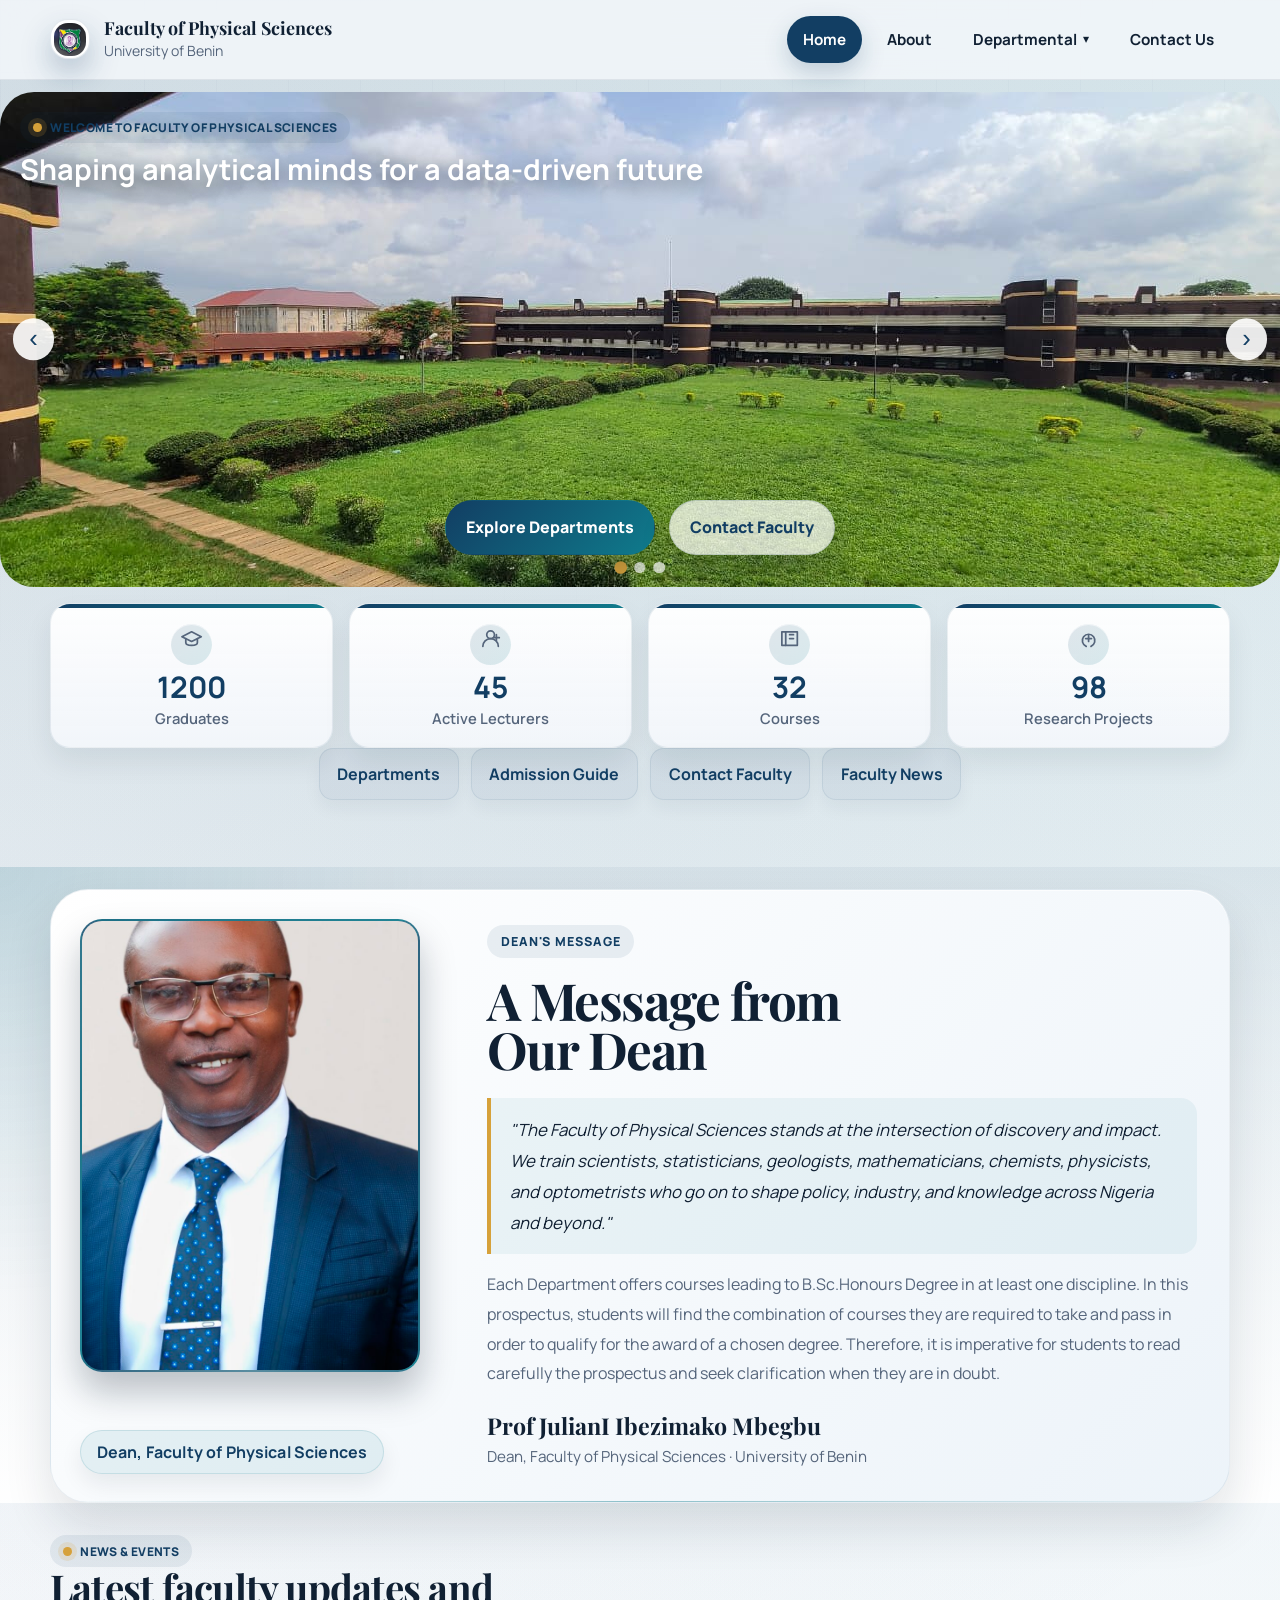
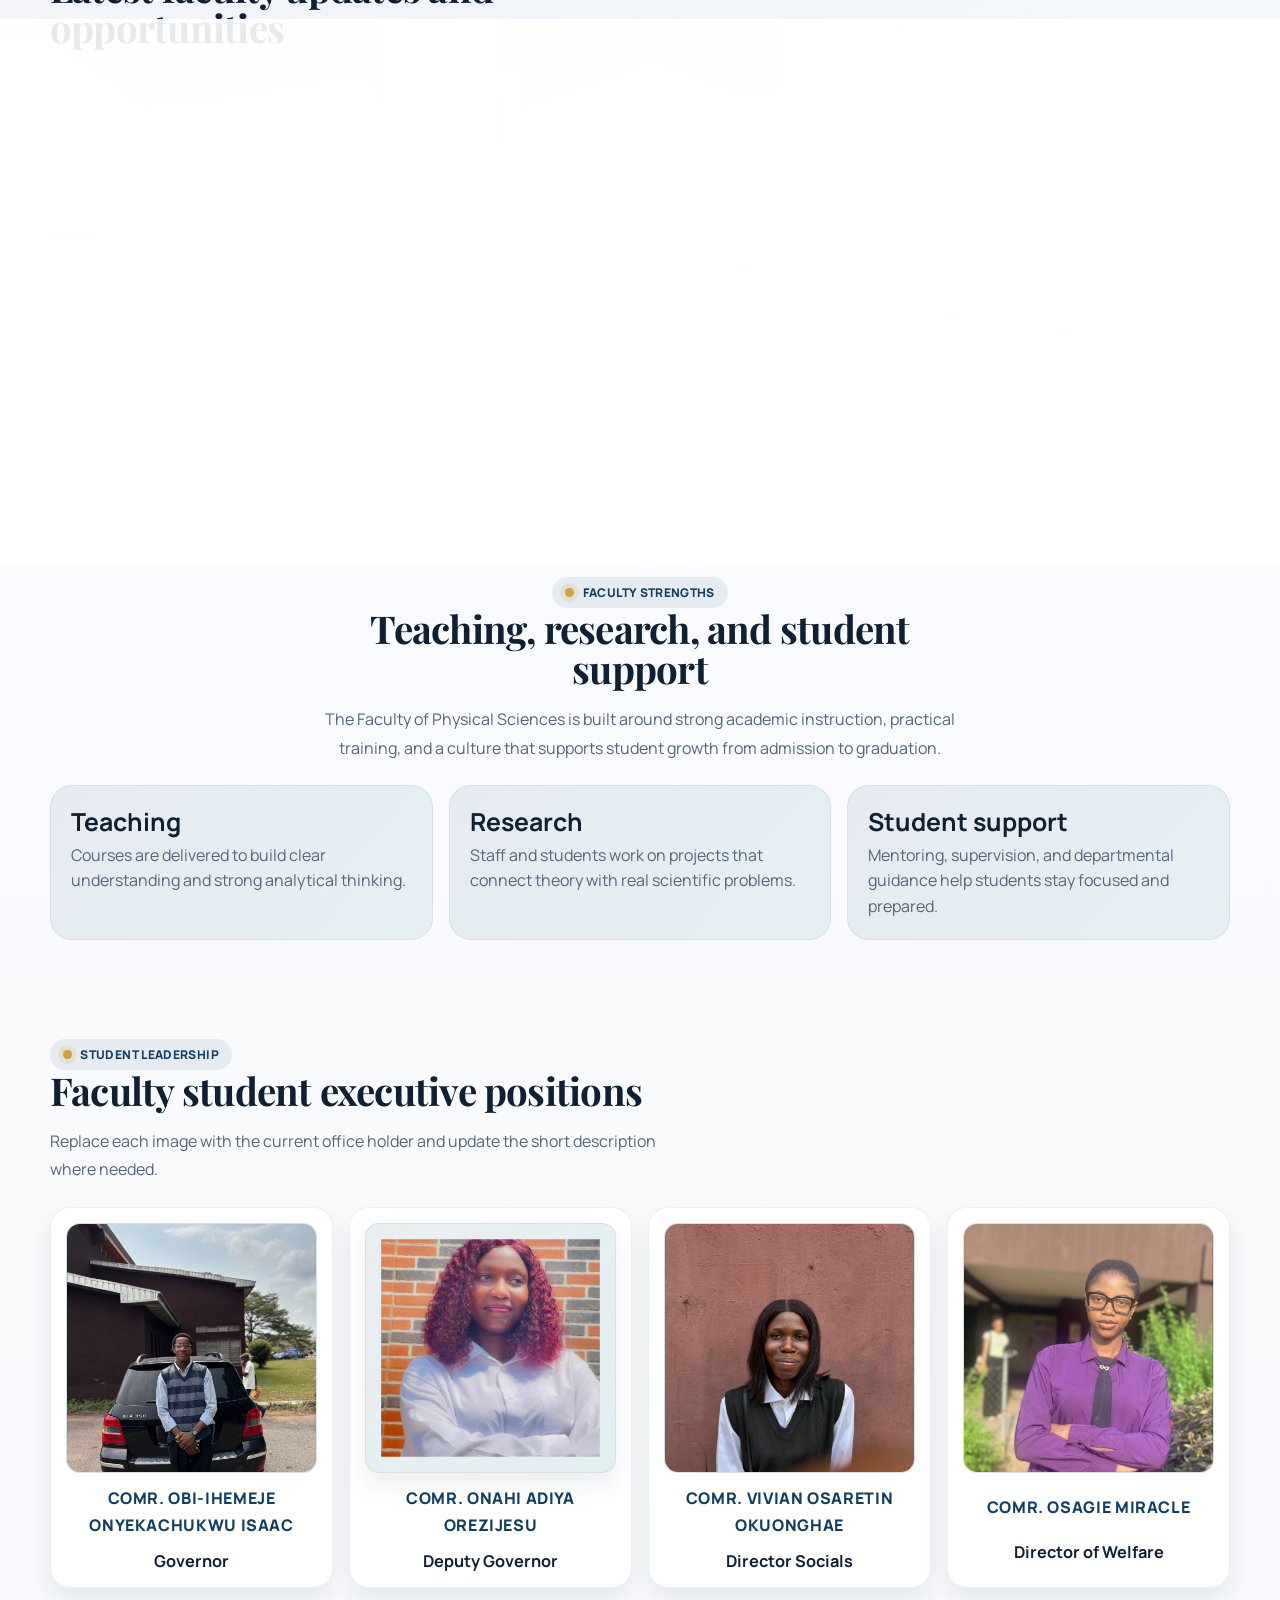
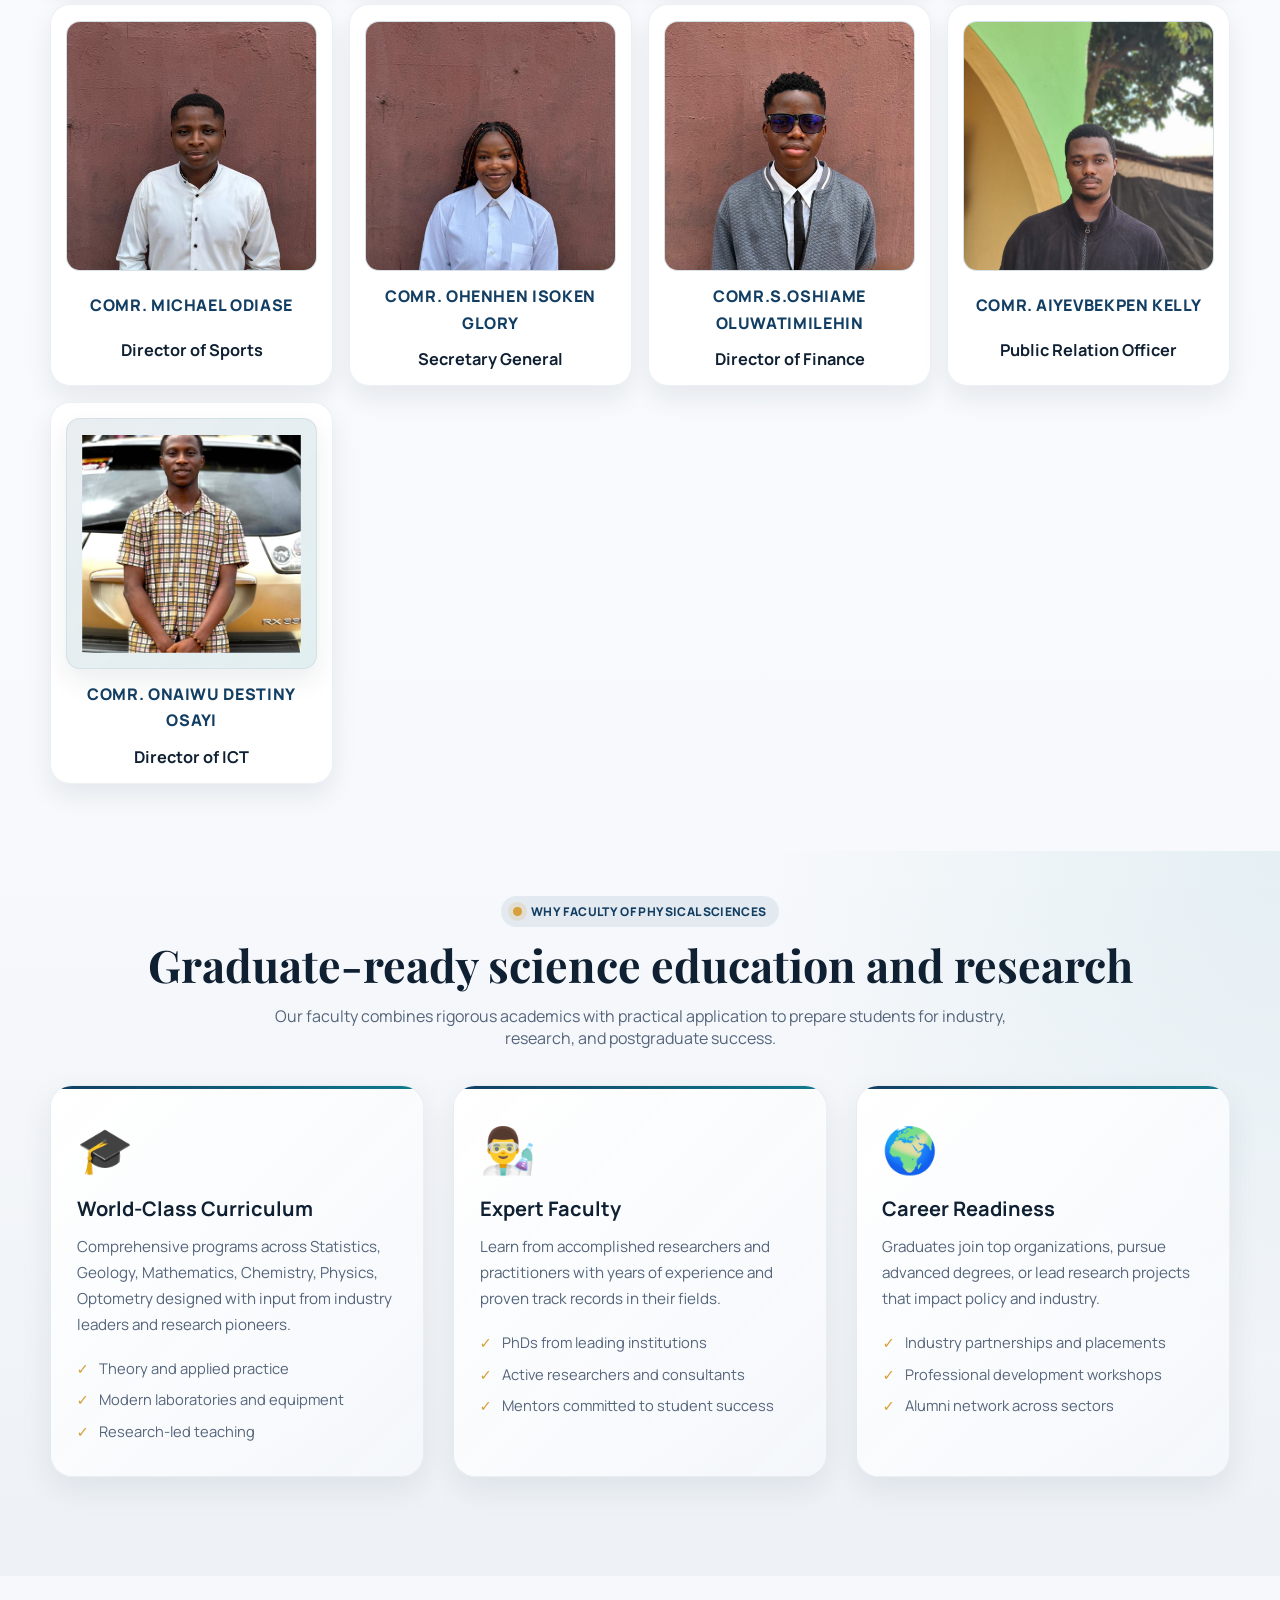
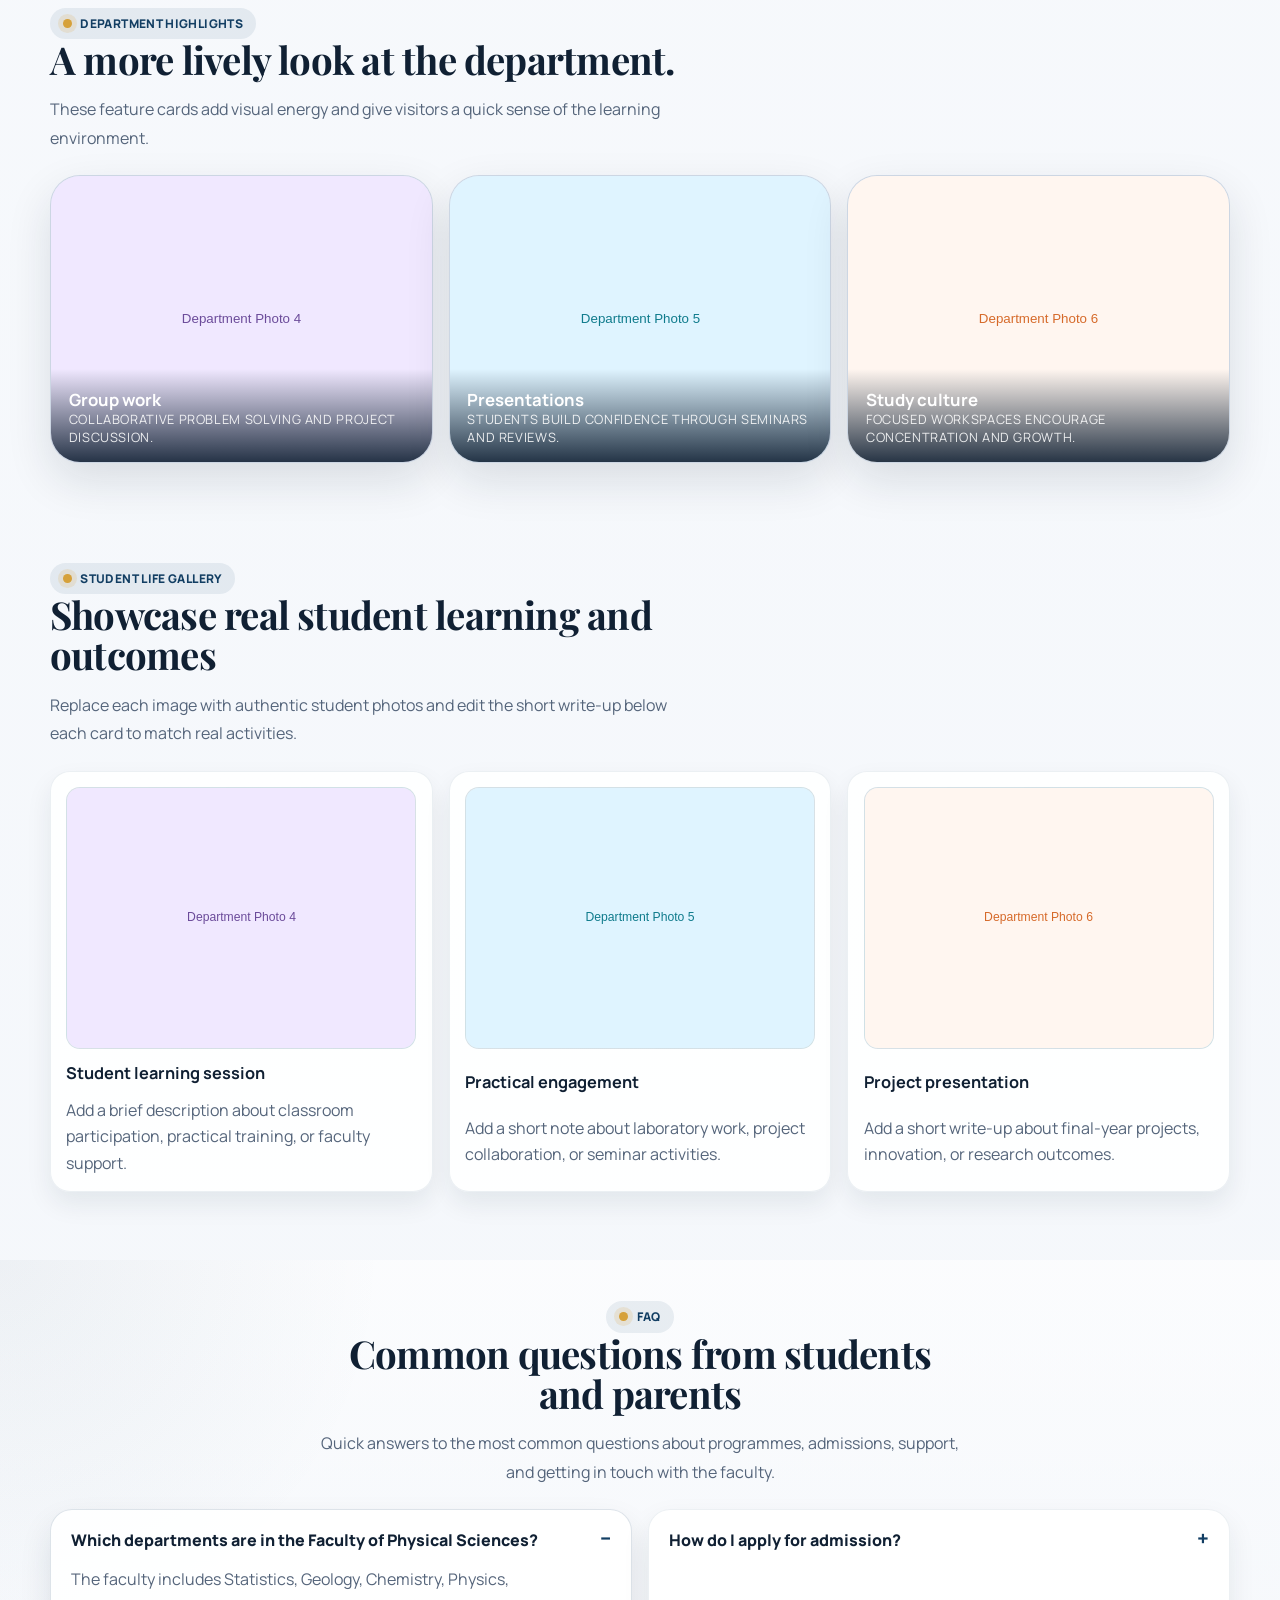
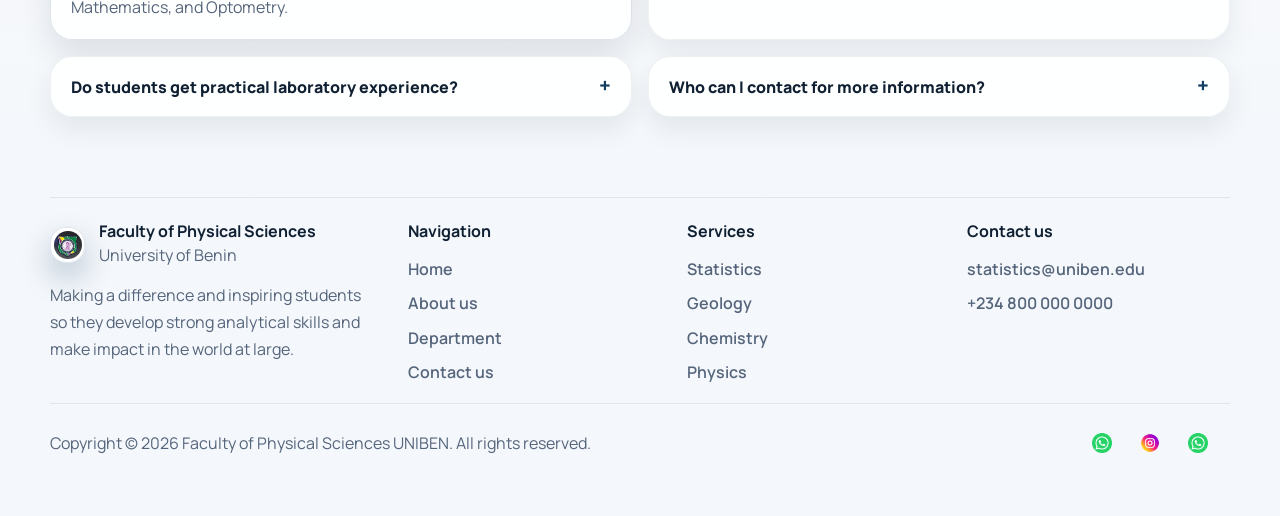
==== school-portal/index.html @ 9978bed4 "first" ====
<!doctype html>
<html lang="en">
  <head>
    <meta charset="UTF-8" />
    <meta name="viewport" content="width=device-width, initial-scale=1.0" />
    <title>UNIBEN Faculty of Physical Sciences</title>
    <link rel="stylesheet" href="index.css" />
  </head>
  <body>
    <a class="skip-link" href="#main-content">Skip to content</a>

    <header class="site-header">
      <div class="container navbar">
        <a
          class="brand"
          href="index.html"
          aria-label="UNIBEN Faculty of Physical Sciences home"
        >
          <span class="brand-mark brand-logo">
            <img src="images/logo.jpeg" alt="" aria-hidden="true" />
          </span>
          <span class="brand-text">
            <strong>Faculty of Physical Sciences</strong>
            <span>University of Benin</span>
          </span>
        </a>

        <button
          class="nav-toggle"
          type="button"
          aria-expanded="false"
          aria-controls="primary-nav"
          aria-label="Toggle navigation"
        >
          <span></span><span></span><span></span>
        </button>
        <nav id="primary-nav" class="nav-links" aria-label="Primary navigation">
          <a class="active" href="index.html">Home</a>
          <a href="about.html">About</a>
          <details class="nav-dropdown">
            <summary>Departmental</summary>
            <div
              class="nav-dropdown-menu"
              role="menu"
              aria-label="Departmental links"
            >
              <a href="statistics.html">Statistics</a>
              <a href="geology.html">Geology</a>
              <a href="chemistry.html">Chemistry</a>
              <a href="physics.html">Physics</a>
              <a href="mathematics.html">Mathematics</a>
            </div>
          </details>
          <a href="contact.html">Contact Us</a>
        </nav>
      </div>
    </header>
    <main id="main-content">
      <section class="hero hero-slider">
        <div class="container hero-grid">
          <div class="slider-wrap reveal">
            <div
              class="slider"
              id="heroSlider"
              role="region"
              aria-roledescription="carousel"
              aria-label="Hero carousel"
            >
              <div class="slide active">
                <img
                  src="images/hero1.jpeg"
                  alt="Students in a lecture room discussing data and analysis"
                />
                <div class="slide-caption">
                  <span class="eyebrow"
                    >Welcome to Faculty of Physical Sciences</span
                  >
                  <h2>Shaping analytical minds for a data-driven future</h2>
                </div>
              </div>

              <div class="slide">
                <img
                  src="images/hero2.jpg"
                  alt="Students collaborating around a laptop and notebook"
                />
                <div class="slide-caption">
                  <span class="eyebrow">Collaborative learning</span>
                  <h2>Practical projects and peer-led study</h2>
                </div>
              </div>

              <div class="slide">
                <img
                  src="images/hero3.webp"
                  alt="Campus building exterior and green surroundings"
                />
                <div class="slide-caption">
                  <span class="eyebrow">Campus life</span>
                  <h2>A supportive environment for learning and research</h2>
                </div>
              </div>

              <button class="slider-prev" aria-label="Previous slide">‹</button>
              <button class="slider-next" aria-label="Next slide">›</button>
              <div class="slider-dots" id="heroDots"></div>
            </div>
            <div class="hero-cta-float hero-actions">
              <a class="btn btn-primary" href="departmental.html"
                >Explore Departments</a
              >
              <a class="btn btn-secondary" href="contact.html"
                >Contact Faculty</a
              >
            </div>
          </div>
        </div>
      </section>

      <section class="section section-light stats-quick">
        <div class="container stats-ticker reveal">
          <div class="ticker-item">
            <span class="ticker-icon" aria-hidden="true">
              <svg
                viewBox="0 0 24 24"
                fill="none"
                stroke="currentColor"
                stroke-width="1.8"
                stroke-linecap="round"
                stroke-linejoin="round"
              >
                <path d="M2 10l10-5 10 5-10 5-10-5Z" />
                <path d="M6 12v4c0 1.7 2.7 3 6 3s6-1.3 6-3v-4" />
              </svg>
            </span>
            <strong data-target="1200">0</strong>
            <span>Graduates</span>
          </div>
          <div class="ticker-item">
            <span class="ticker-icon" aria-hidden="true">
              <svg
                viewBox="0 0 24 24"
                fill="none"
                stroke="currentColor"
                stroke-width="1.8"
                stroke-linecap="round"
                stroke-linejoin="round"
              >
                <path d="M12 12a4 4 0 1 0-4-4 4 4 0 0 0 4 4Z" />
                <path d="M4 20a8 8 0 0 1 16 0" />
                <path d="M15 11h6" />
                <path d="M18 8v6" />
              </svg>
            </span>
            <strong data-target="45">0</strong>
            <span>Active Lecturers</span>
          </div>
          <div class="ticker-item">
            <span class="ticker-icon" aria-hidden="true">
              <svg
                viewBox="0 0 24 24"
                fill="none"
                stroke="currentColor"
                stroke-width="1.8"
                stroke-linecap="round"
                stroke-linejoin="round"
              >
                <path d="M4 5h16v14H4z" />
                <path d="M8 5v14" />
                <path d="M12 8h4" />
                <path d="M12 12h4" />
              </svg>
            </span>
            <strong data-target="32">0</strong>
            <span>Courses</span>
          </div>
          <div class="ticker-item">
            <span class="ticker-icon" aria-hidden="true">
              <svg
                viewBox="0 0 24 24"
                fill="none"
                stroke="currentColor"
                stroke-width="1.8"
                stroke-linecap="round"
                stroke-linejoin="round"
              >
                <path d="M9.5 20a6.5 6.5 0 1 1 5 0" />
                <path d="M12 9v6" />
                <path d="M9 12h6" />
              </svg>
            </span>
            <strong data-target="98">0</strong>
            <span>Research Projects</span>
          </div>
        </div>

        <div class="container quick-access reveal">
          <a class="quick-btn" href="departmental.html">Departments</a>
          <a class="quick-btn" href="about.html">Admission Guide</a>
          <a class="quick-btn" href="contact.html">Contact Faculty</a>
          <a class="quick-btn" href="about.html">Faculty News</a>
        </div>
      </section>

      <section class="dean-section" id="about">
        <div class="container">
          <div class="dean-inner">
            <div class="dean-img-wrap reveal">
              <div class="dean-img">
                <img
                  class="dean-portrait"
                  src="images/dean.jpg"
                  alt="Illustrated portrait for the Dean of the Faculty of Physical Sciences"
                />
              </div>
              <div class="dean-badge">Dean, Faculty of Physical Sciences</div>
            </div>
            <div class="dean-text reveal">
              <div class="section-tag">Dean's Message</div>
              <h2 class="section-title">A Message from<br />Our Dean</h2>
              <blockquote class="dean-quote">
                "The Faculty of Physical Sciences stands at the intersection of
                discovery and impact. We train scientists, statisticians,
                geologists, mathematicians, chemists, physicists, and
                optometrists who go on to shape policy, industry, and knowledge
                across Nigeria and beyond."
              </blockquote>
              <p class="dean-copy">
                Each Department offers courses leading to B.Sc.Honours Degree in
                at least one discipline. In this prospectus, students will find
                the combination of courses they are required to take and pass in
                order to qualify for the award of a chosen degree. Therefore, it
                is imperative for students to read carefully the prospectus and
                seek clarification when they are in doubt.
              </p>
              <div class="dean-name">Prof JulianI Ibezimako Mbegbu</div>
              <div class="dean-role">
                Dean, Faculty of Physical Sciences · University of Benin
              </div>
            </div>
          </div>
        </div>
      </section>

      <section class="section featured-news">
        <div class="container">
          <div class="section-intro reveal">
            <span class="eyebrow">News & Events</span>
            <h2>Latest faculty updates and opportunities</h2>
          </div>

          <div class="grid-3 reveal delay-1">
            <article class="feature-card">
              <img src="images/photo5.svg" alt="Research seminar" />
              <h3>Research seminar on applied modelling</h3>
              <p>
                Join our seminar series where staff present recent applied work.
              </p>
            </article>
            <article class="feature-card">
              <img src="images/photo6.svg" alt="Student project showcase" />
              <h3>Final-year project showcase</h3>
              <p>
                Students present projects demonstrating analytical and
                computational skills.
              </p>
            </article>
            <article class="feature-card">
              <img src="images/photo7.svg" alt="Workshop" />
              <h3>Data skills workshop</h3>
              <p>
                Hands-on sessions covering R, Python, and reproducible research.
              </p>
            </article>
          </div>
        </div>
      </section>

      <section class="section">
        <div class="container reveal">
          <div class="section-intro centered">
            <span class="eyebrow">Faculty strengths</span>
            <h2>Teaching, research, and student support</h2>
            <p>
              The Faculty of Physical Sciences is built around strong academic
              instruction, practical training, and a culture that supports
              student growth from admission to graduation.
            </p>
          </div>

          <div class="grid-3">
            <article class="panel-tile">
              <strong>Teaching</strong>
              <span>
                Courses are delivered to build clear understanding and strong
                analytical thinking.
              </span>
            </article>
            <article class="panel-tile">
              <strong>Research</strong>
              <span>
                Staff and students work on projects that connect theory with
                real scientific problems.
              </span>
            </article>
            <article class="panel-tile">
              <strong>Student support</strong>
              <span>
                Mentoring, supervision, and departmental guidance help students
                stay focused and prepared.
              </span>
            </article>
          </div>
        </div>
      </section>

      <section class="section student-leaders-section">
        <div class="container">
          <div class="section-intro reveal">
            <span class="eyebrow">Student Leadership</span>
            <h2>Faculty student executive positions</h2>
            <p>
              Replace each image with the current office holder and update the
              short description where needed.
            </p>
          </div>

          <div class="leaders-grid reveal delay-1">
            <article class="leader-card">
              <img src="images/governor.jpeg" alt="Faculty student governor" />
              <p class="leader-name">
                COMR. Obi-Ihemeje <br />
                OnyekaChukwu Isaac
              </p>
              <h3>Governor</h3>
            </article>
            <article class="leader-card">
              <img
                class="leader-card"
                src="images/dgovernor.jpeg"
                alt="Faculty student deputy governor"
              />
              <p class="leader-name">
                COMR. Onahi Adiya <br />
                Orezijesu
              </p>
              <h3>Deputy Governor</h3>
            </article>
            <article class="leader-card">
              <img src="images/DSport.jpeg" alt="Faculty student sports" />
              <p class="leader-name">Comr. VIVIAN OSARETIN OKUONGHAE</p>
              <h3>Director Socials</h3>
            </article>
            <article class="leader-card">
              <img src="images/DW.jpeg" alt="Faculty student welfare" />
              <p class="leader-name">Comr. OSAGIE MIRACLE</p>
              <h3>Director of Welfare</h3>
            </article>
            <article class="leader-card">
              <img
                src="images/PRO.jpeg"
                alt="Faculty student Public Relation Officer"
              />
              <p class="leader-name">Comr. MICHAEL ODIASE</p>
              <h3>Director of Sports</h3>
            </article>
            <article class="leader-card">
              <img src="images/DF.jpeg" alt="Faculty student finance" />
              <p class="leader-name">Comr. OHENHEN ISOKEN GLORY</p>
              <h3>Secretary General</h3>
            </article>
            <article class="leader-card">
              <img src="images/DS.jpeg" alt="Faculty student socials" />
              <p class="leader-name">Comr.s.oshiame oluwatimilehin</p>
              <h3>Director of Finance</h3>
            </article>
            <article class="leader-card">
              <img
                src="images/d.jpeg"
                alt="Faculty student Secretary General"
              />
              <p class="leader-name">Comr. AIYEVBEKPEN KELLY</p>
              <h3>Public Relation Officer</h3>
            </article>
            <article class="leader-card">
              <img
                class="leader-card"
                src="images/DT.jpeg"
                alt="Faculty student Director of ICT"
              />
              <p class="leader-name">Comr. ONAIWU DESTINY OSAYI</p>
              <h3>Director of ICT</h3>
            </article>
          </div>
        </div>
      </section>

      <!-- WHY CHOOSE US: PROFESSIONAL PREMIUM SECTION -->
      <section class="section why-us-premium">
        <div class="container">
          <div class="why-us-intro reveal">
            <span class="eyebrow">Why Faculty of Physical Sciences</span>
            <h2>Graduate-ready science education and research</h2>
            <p>
              Our faculty combines rigorous academics with practical application
              to prepare students for industry, research, and postgraduate
              success.
            </p>
          </div>

          <div class="why-us-grid reveal delay-1">
            <article class="why-us-card">
              <div class="why-us-icon">🎓</div>
              <h3>World-Class Curriculum</h3>
              <p>
                Comprehensive programs across Statistics, Geology, Mathematics,
                Chemistry, Physics, Optometry designed with input from industry
                leaders and research pioneers.
              </p>
              <ul class="feature-list">
                <li>Theory and applied practice</li>
                <li>Modern laboratories and equipment</li>
                <li>Research-led teaching</li>
              </ul>
            </article>

            <article class="why-us-card">
              <div class="why-us-icon">👨‍🔬</div>
              <h3>Expert Faculty</h3>
              <p>
                Learn from accomplished researchers and practitioners with years
                of experience and proven track records in their fields.
              </p>
              <ul class="feature-list">
                <li>PhDs from leading institutions</li>
                <li>Active researchers and consultants</li>
                <li>Mentors committed to student success</li>
              </ul>
            </article>

            <article class="why-us-card">
              <div class="why-us-icon">🌍</div>
              <h3>Career Readiness</h3>
              <p>
                Graduates join top organizations, pursue advanced degrees, or
                lead research projects that impact policy and industry.
              </p>
              <ul class="feature-list">
                <li>Industry partnerships and placements</li>
                <li>Professional development workshops</li>
                <li>Alumni network across sectors</li>
              </ul>
            </article>
          </div>
        </div>
      </section>

      <section class="section">
        <div class="container">
          <div class="section-intro reveal">
            <span class="eyebrow">Department highlights</span>
            <h2>A more lively look at the department.</h2>
            <p>
              These feature cards add visual energy and give visitors a quick
              sense of the learning environment.
            </p>
          </div>

          <div class="image-grid reveal delay-1">
            <article class="image-card image-card-small">
              <img
                src="images/photo4.svg"
                alt="Students collaborating around a laptop and notebook"
              />
              <div class="image-card-overlay">
                <strong>Group work</strong>
                <span
                  >Collaborative problem solving and project discussion.</span
                >
              </div>
            </article>
            <article class="image-card image-card-small">
              <img
                src="images/photo5.svg"
                alt="Presenter speaking to a classroom with charts on screen"
              />
              <div class="image-card-overlay">
                <strong>Presentations</strong>
                <span
                  >Students build confidence through seminars and reviews.</span
                >
              </div>
            </article>
            <article class="image-card image-card-small">
              <img
                src="images/photo6.svg"
                alt="Academic workspace with books, laptop, and notes"
              />
              <div class="image-card-overlay">
                <strong>Study culture</strong>
                <span
                  >Focused workspaces encourage concentration and growth.</span
                >
              </div>
            </article>
          </div>
        </div>
      </section>

      <section class="section student-photo-section">
        <div class="container">
          <div class="section-intro reveal">
            <span class="eyebrow">Student Life Gallery</span>
            <h2>Showcase real student learning and outcomes</h2>
            <p>
              Replace each image with authentic student photos and edit the
              short write-up below each card to match real activities.
            </p>
          </div>
          <div class="student-photo-grid reveal delay-1">
            <article class="student-photo-card">
              <img src="images/photo4.svg" alt="Student in a lecture session" />
              <h3>Student learning session</h3>
              <p>
                Add a brief description about classroom participation, practical
                training, or faculty support.
              </p>
            </article>
            <article class="student-photo-card">
              <img
                src="images/photo5.svg"
                alt="Students in practical activity"
              />
              <h3>Practical engagement</h3>
              <p>
                Add a short note about laboratory work, project collaboration,
                or seminar activities.
              </p>
            </article>
            <article class="student-photo-card">
              <img src="images/photo6.svg" alt="Student project presentation" />
              <h3>Project presentation</h3>
              <p>
                Add a short write-up about final-year projects, innovation, or
                research outcomes.
              </p>
            </article>
          </div>
        </div>
      </section>

      <section class="section faq-section">
        <div class="container">
          <div class="section-intro centered reveal">
            <span class="eyebrow">FAQ</span>
            <h2>Common questions from students and parents</h2>
            <p>
              Quick answers to the most common questions about programmes,
              admissions, support, and getting in touch with the faculty.
            </p>
          </div>

          <div class="faq-grid reveal delay-1">
            <details class="faq-item" open>
              <summary>
                Which departments are in the Faculty of Physical Sciences?
              </summary>
              <p>
                The faculty includes Statistics, Geology, Chemistry, Physics,
                Mathematics, and Optometry.
              </p>
            </details>
            <details class="faq-item">
              <summary>How do I apply for admission?</summary>
              <p>
                Visit the University of Benin admission portal and follow the
                current faculty and departmental admission instructions.
              </p>
            </details>
            <details class="faq-item">
              <summary>
                Do students get practical laboratory experience?
              </summary>
              <p>
                Yes. Our programmes include practical sessions, laboratory work,
                projects, and supervised academic activities.
              </p>
            </details>
            <details class="faq-item">
              <summary>Who can I contact for more information?</summary>
              <p>
                You can use the Contact Us page or reach the faculty through the
                email and phone details in the footer.
              </p>
            </details>
          </div>
        </div>
      </section>
    </main>

    <footer class="footer">
      <div class="container footer-grid">
        <div class="footer-brand-block">
          <div class="footer-brand-line">
            <span class="brand-mark footer-mark brand-logo">
              <img src="images/logo.jpeg" alt="" aria-hidden="true" />
            </span>
            <div>
              <strong>Faculty of Physical Sciences</strong>
              <p>University of Benin</p>
            </div>
          </div>
          <p>
            Making a difference and inspiring students so they develop strong
            analytical skills and make impact in the world at large.
          </p>
        </div>

        <div class="footer-column">
          <h3>Navigation</h3>
          <a href="index.html">Home</a>
          <a href="about.html">About us</a>
          <a href="departmental.html">Department</a>
          <a href="contact.html">Contact us</a>
        </div>

        <div class="footer-column">
          <h3>Services</h3>
          <a href="statistics.html">Statistics</a>
          <a href="geology.html">Geology</a>
          <a href="chemistry.html">Chemistry</a>
          <a href="physics.html">Physics</a>
        </div>

        <div class="footer-column">
          <h3>Contact us</h3>
          <a href="mailto:statistics@uniben.edu">statistics@uniben.edu</a>
          <a href="tel:+2348000000000">+234 800 000 0000</a>
        </div>
      </div>

      <div class="container footer-bottom">
        <p>
          Copyright © 2026 Faculty of Physical Sciences UNIBEN. All rights
          reserved.
        </p>
        <div class="footer-links footer-links-bottom">
          <div class="social-icons">
            <a
              href="https://x.com"
              aria-label="Follow on X"
              title="Follow on X"
              class="social-link"
            >
              <span class="visually-hidden">Follow on X</span>
              <img src="icons/social.png" alt="" aria-hidden="true" />
            </a>
            <a
              href="https://instagram.com"
              aria-label="Follow on Instagram"
              title="Follow on Instagram"
              class="social-link"
            >
              <span class="visually-hidden">Follow on Instagram</span>
              <img src="icons/instagram.png" alt="" aria-hidden="true" />
            </a>
            <a
              href="https://linkedin.com"
              aria-label="Follow on LinkedIn"
              title="Follow on LinkedIn"
              class="social-link"
            >
              <span class="visually-hidden">Follow on LinkedIn</span>
              <img src="icons/social.png" alt="" aria-hidden="true" />
            </a>
          </div>
        </div>
      </div>
    </footer>

    <script src="nav.js" defer></script>
    <script src="script.js" defer></script>
  </body>
</html>
---- school-portal/index.css ----
@import url("style.css");
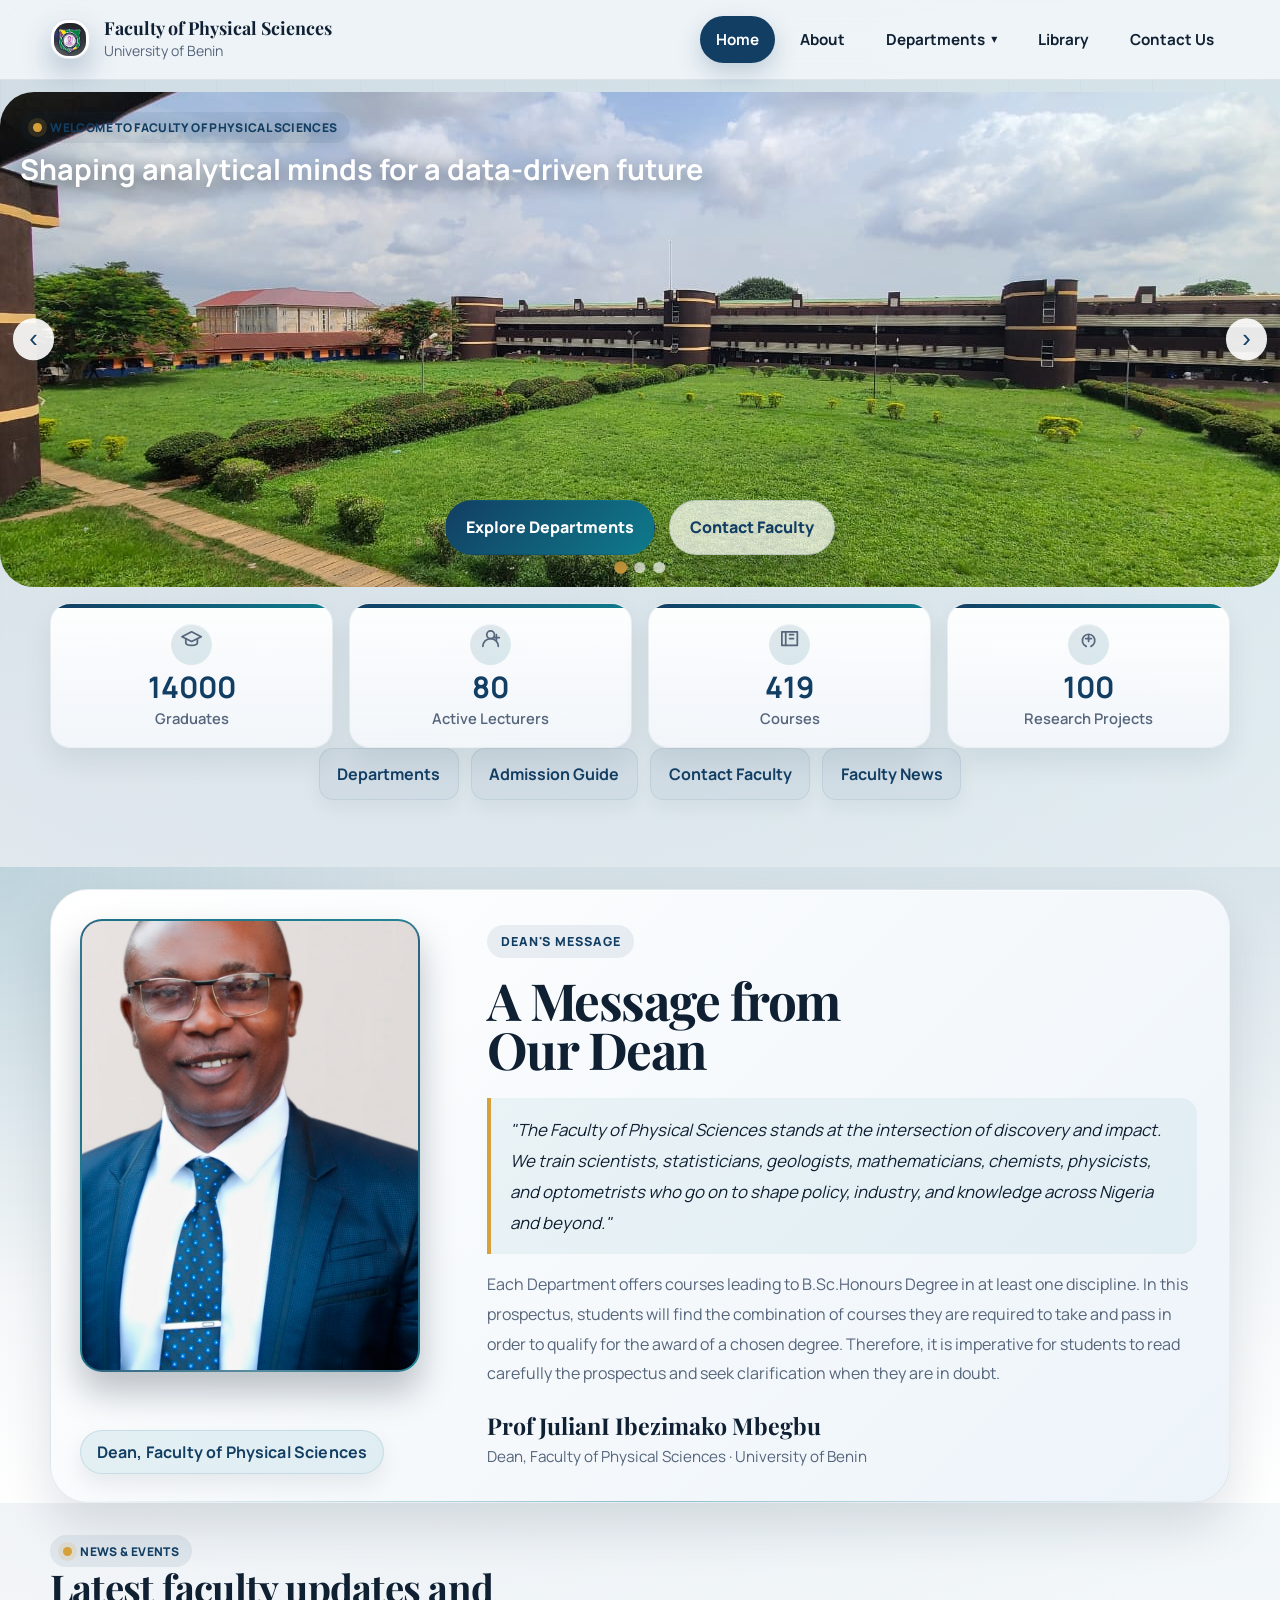
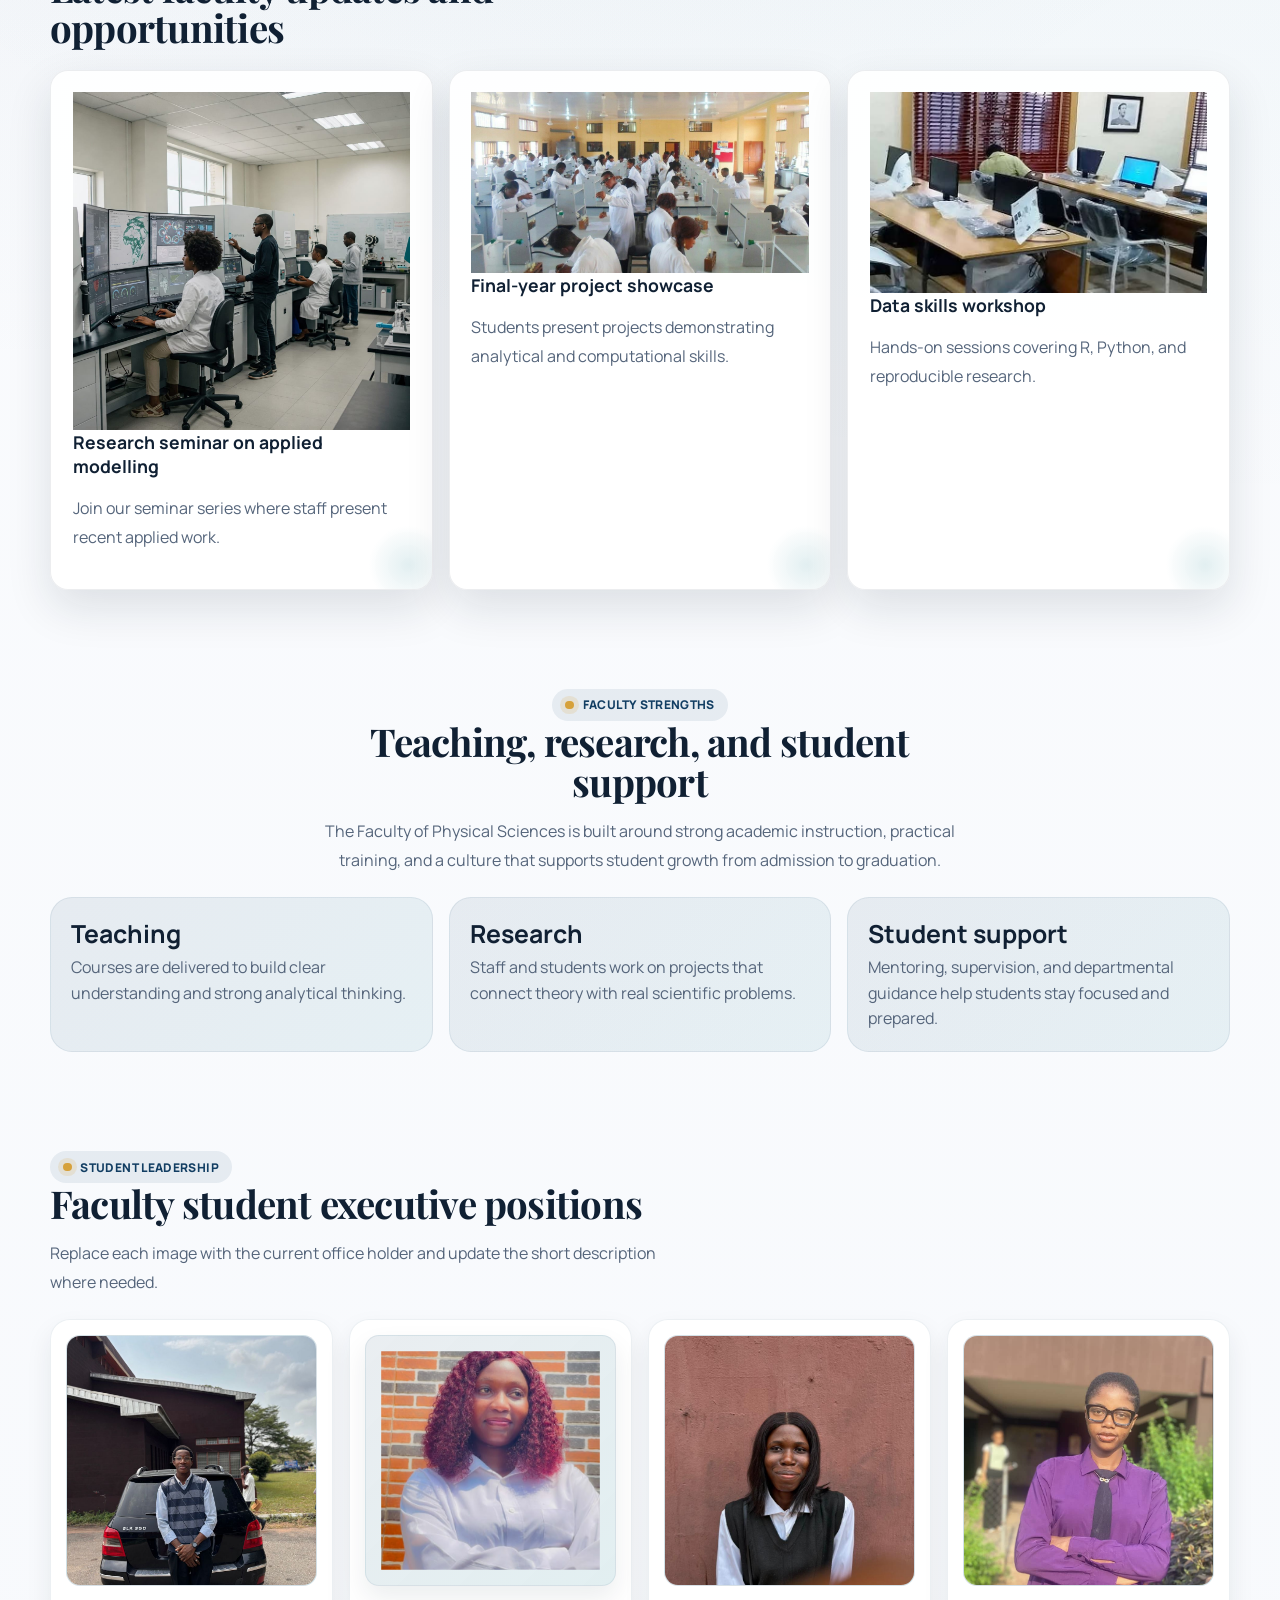
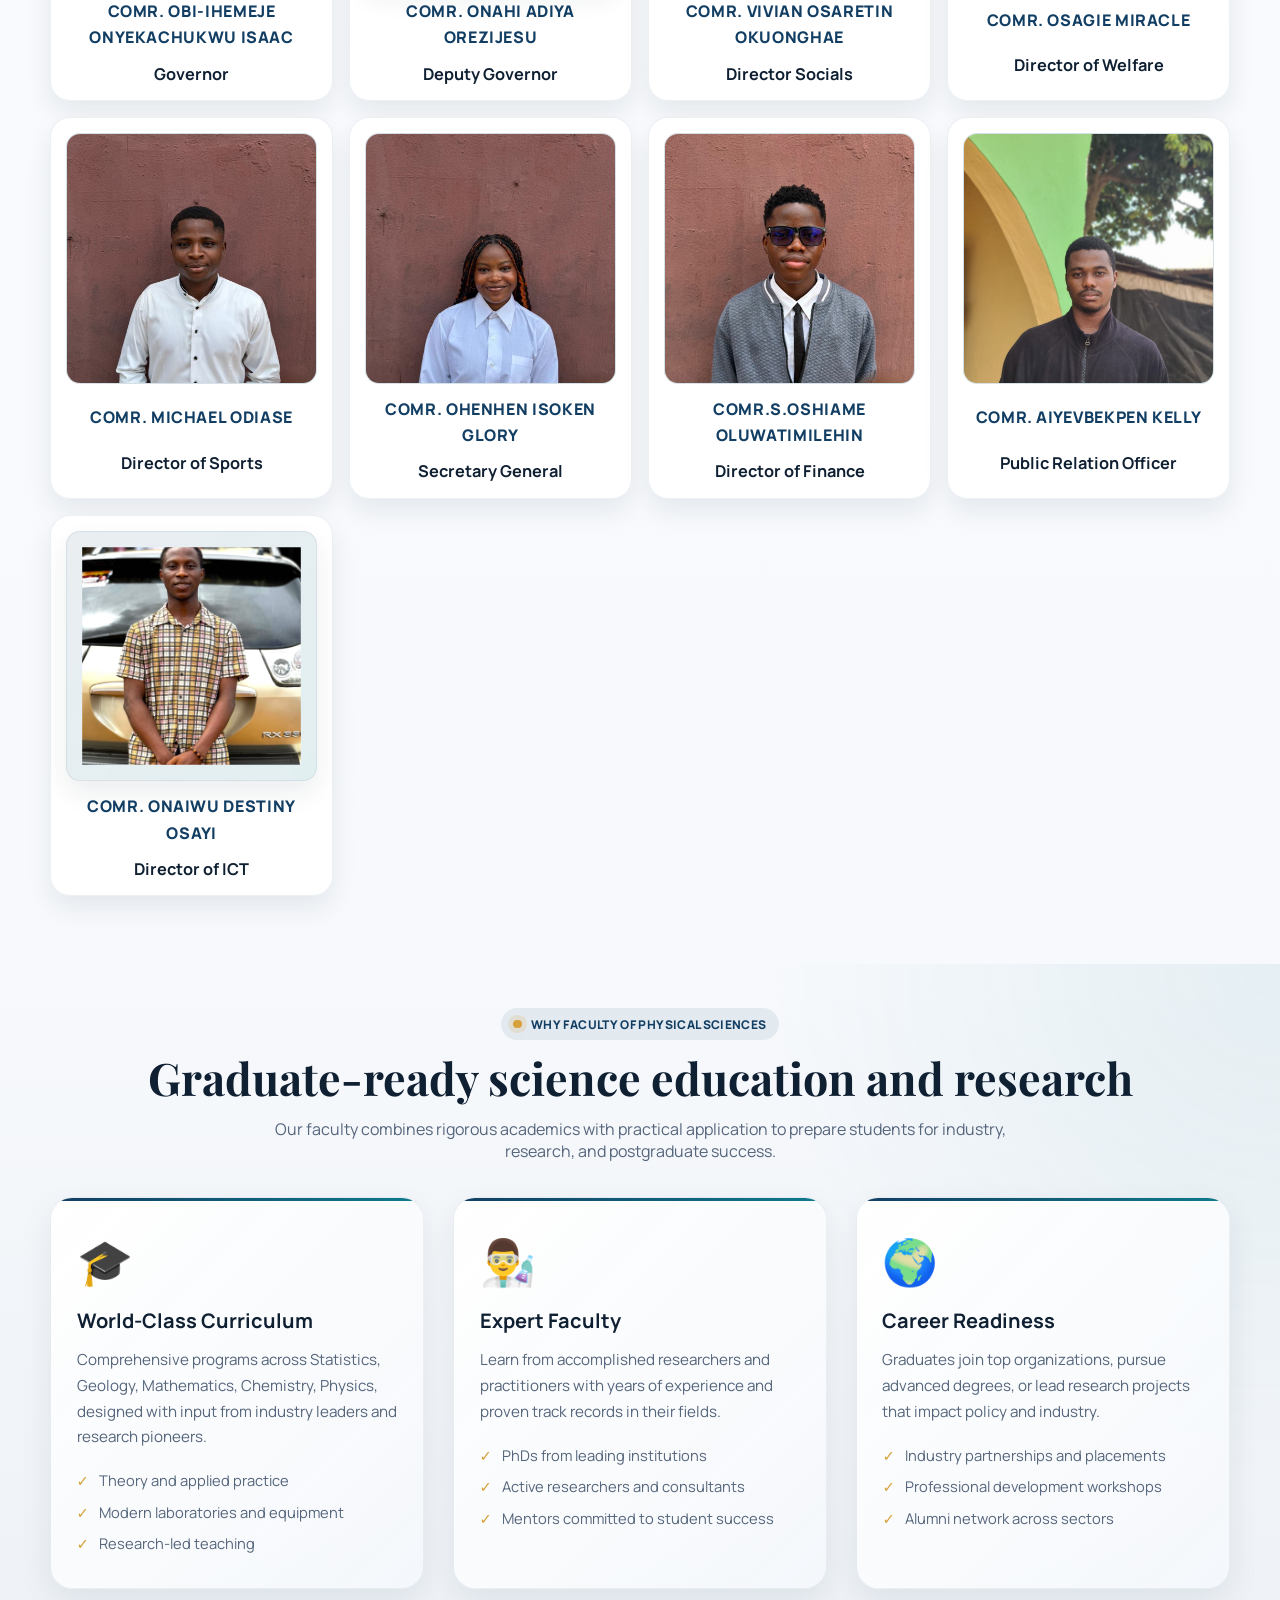
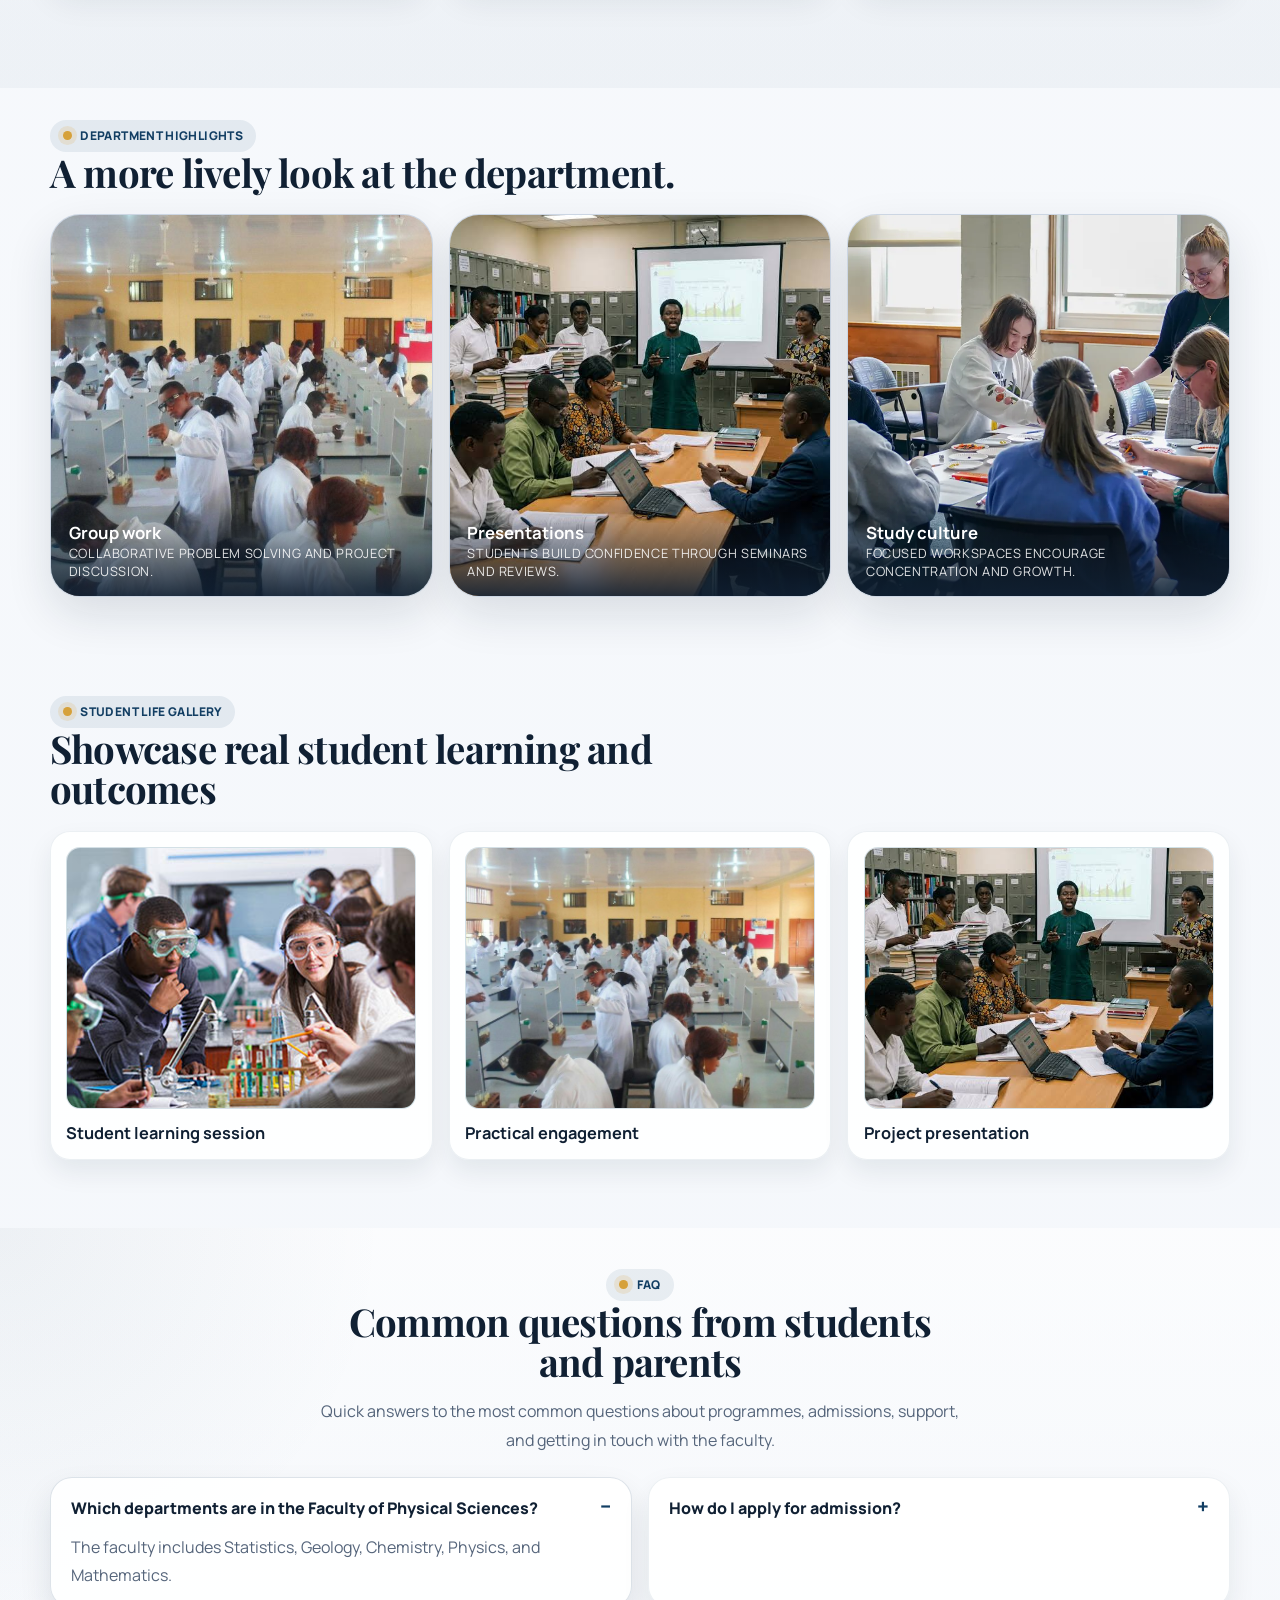
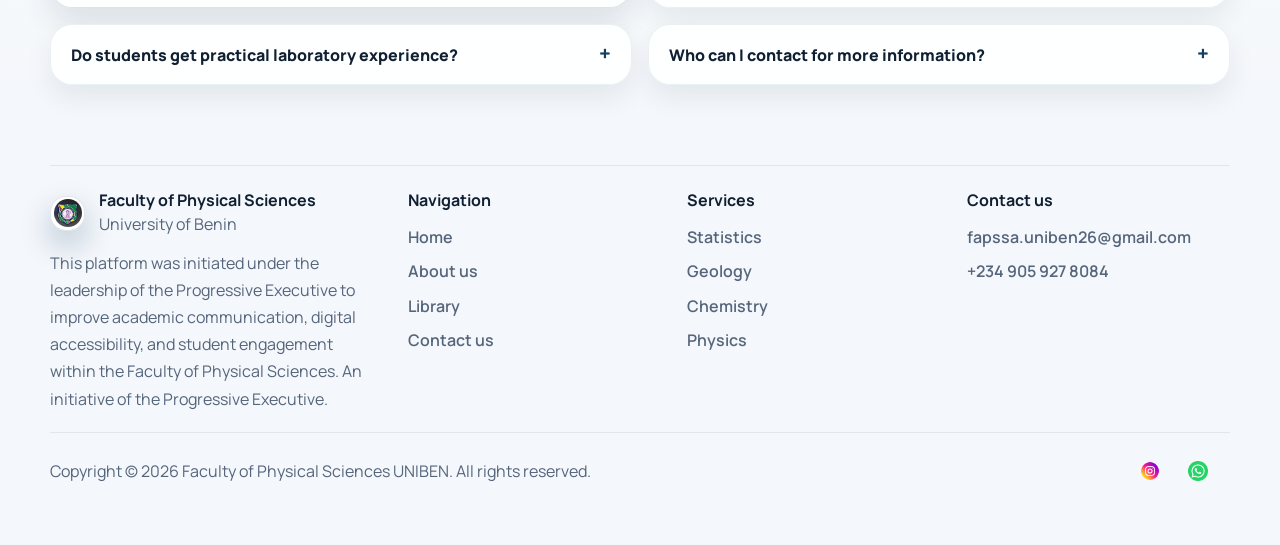
==== commit bc97fa06: "-fixed content and visual errors" ====
--- a/school-portal/index.html
+++ b/school-portal/index.html
@@ -38,7 +38,7 @@
           <a class="active" href="index.html">Home</a>
           <a href="about.html">About</a>
           <details class="nav-dropdown">
-            <summary>Departmental</summary>
+            <summary>Departments</summary>
             <div
               class="nav-dropdown-menu"
               role="menu"
@@ -51,6 +51,7 @@
               <a href="mathematics.html">Mathematics</a>
             </div>
           </details>
+          <a href="library.html">Library</a>
           <a href="contact.html">Contact Us</a>
         </nav>
       </div>
@@ -133,7 +134,7 @@
                 <path d="M6 12v4c0 1.7 2.7 3 6 3s6-1.3 6-3v-4" />
               </svg>
             </span>
-            <strong data-target="1200">0</strong>
+            <strong data-target="14000">+</strong>
             <span>Graduates</span>
           </div>
           <div class="ticker-item">
@@ -152,7 +153,7 @@
                 <path d="M18 8v6" />
               </svg>
             </span>
-            <strong data-target="45">0</strong>
+            <strong data-target="80">0</strong>
             <span>Active Lecturers</span>
           </div>
           <div class="ticker-item">
@@ -171,7 +172,7 @@
                 <path d="M12 12h4" />
               </svg>
             </span>
-            <strong data-target="32">0</strong>
+            <strong data-target="419">0</strong>
             <span>Courses</span>
           </div>
           <div class="ticker-item">
@@ -189,7 +190,7 @@
                 <path d="M9 12h6" />
               </svg>
             </span>
-            <strong data-target="98">0</strong>
+            <strong data-target="100">0</strong>
             <span>Research Projects</span>
           </div>
         </div>
@@ -251,14 +252,14 @@
 
           <div class="grid-3 reveal delay-1">
             <article class="feature-card">
-              <img src="images/photo5.svg" alt="Research seminar" />
+              <img src="images/research seminar on applied modeling.jpg" alt="Research seminar" />
               <h3>Research seminar on applied modelling</h3>
               <p>
                 Join our seminar series where staff present recent applied work.
               </p>
             </article>
             <article class="feature-card">
-              <img src="images/photo6.svg" alt="Student project showcase" />
+              <img src="images/group work-project showcase.jpg" alt="Student project showcase" />
               <h3>Final-year project showcase</h3>
               <p>
                 Students present projects demonstrating analytical and
@@ -266,7 +267,7 @@
               </p>
             </article>
             <article class="feature-card">
-              <img src="images/photo7.svg" alt="Workshop" />
+              <img src="images/data skill workshop.jpg" alt="Workshop" />
               <h3>Data skills workshop</h3>
               <p>
                 Hands-on sessions covering R, Python, and reproducible research.
@@ -395,7 +396,6 @@
         </div>
       </section>
 
-      <!-- WHY CHOOSE US: PROFESSIONAL PREMIUM SECTION -->
       <section class="section why-us-premium">
         <div class="container">
           <div class="why-us-intro reveal">
@@ -414,7 +414,7 @@
               <h3>World-Class Curriculum</h3>
               <p>
                 Comprehensive programs across Statistics, Geology, Mathematics,
-                Chemistry, Physics, Optometry designed with input from industry
+                Chemistry, Physics, designed with input from industry
                 leaders and research pioneers.
               </p>
               <ul class="feature-list">
@@ -460,16 +460,16 @@
           <div class="section-intro reveal">
             <span class="eyebrow">Department highlights</span>
             <h2>A more lively look at the department.</h2>
-            <p>
+            <!-- <p>
               These feature cards add visual energy and give visitors a quick
               sense of the learning environment.
-            </p>
+            </p> -->
           </div>
 
           <div class="image-grid reveal delay-1">
             <article class="image-card image-card-small">
               <img
-                src="images/photo4.svg"
+                src="images/group work-project showcase.jpg"
                 alt="Students collaborating around a laptop and notebook"
               />
               <div class="image-card-overlay">
@@ -481,7 +481,7 @@
             </article>
             <article class="image-card image-card-small">
               <img
-                src="images/photo5.svg"
+                src="images/presentation.jpg"
                 alt="Presenter speaking to a classroom with charts on screen"
               />
               <div class="image-card-overlay">
@@ -493,7 +493,7 @@
             </article>
             <article class="image-card image-card-small">
               <img
-                src="images/photo6.svg"
+                src="images/class6.webp"
                 alt="Academic workspace with books, laptop, and notes"
               />
               <div class="image-card-overlay">
@@ -512,38 +512,38 @@
           <div class="section-intro reveal">
             <span class="eyebrow">Student Life Gallery</span>
             <h2>Showcase real student learning and outcomes</h2>
-            <p>
+            <!-- <p>
               Replace each image with authentic student photos and edit the
               short write-up below each card to match real activities.
-            </p>
+            </p> -->
           </div>
           <div class="student-photo-grid reveal delay-1">
             <article class="student-photo-card">
-              <img src="images/photo4.svg" alt="Student in a lecture session" />
+              <img src="images/class1.jpg" alt="Student in a lecture session" />
               <h3>Student learning session</h3>
-              <p>
+              <!-- <p>
                 Add a brief description about classroom participation, practical
                 training, or faculty support.
-              </p>
+              </p> -->
             </article>
             <article class="student-photo-card">
               <img
-                src="images/photo5.svg"
+                src="images/group work-project showcase.jpg"
                 alt="Students in practical activity"
               />
               <h3>Practical engagement</h3>
-              <p>
+              <!-- <p>
                 Add a short note about laboratory work, project collaboration,
                 or seminar activities.
-              </p>
+              </p> -->
             </article>
             <article class="student-photo-card">
-              <img src="images/photo6.svg" alt="Student project presentation" />
+              <img src="images/presentation.jpg" alt="Student project presentation" />
               <h3>Project presentation</h3>
-              <p>
+              <!-- <p>
                 Add a short write-up about final-year projects, innovation, or
                 research outcomes.
-              </p>
+              </p> -->
             </article>
           </div>
         </div>
@@ -566,8 +566,8 @@
                 Which departments are in the Faculty of Physical Sciences?
               </summary>
               <p>
-                The faculty includes Statistics, Geology, Chemistry, Physics,
-                Mathematics, and Optometry.
+                The faculty includes Statistics, Geology, Chemistry, Physics, and
+                Mathematics.
               </p>
             </details>
             <details class="faq-item">
@@ -611,19 +611,17 @@
             </div>
           </div>
           <p>
-            Making a difference and inspiring students so they develop strong
-            analytical skills and make impact in the world at large.
+            This platform was initiated under the leadership of the Progressive Executive to improve academic communication, digital accessibility, and student engagement within the Faculty of Physical Sciences. An initiative of the Progressive Executive.
           </p>
         </div>
-
         <div class="footer-column">
           <h3>Navigation</h3>
           <a href="index.html">Home</a>
           <a href="about.html">About us</a>
-          <a href="departmental.html">Department</a>
+          <!-- <a href="departmental.html">Department</a> -->
+          <a class="active" href="library.html">Library</a>
           <a href="contact.html">Contact us</a>
         </div>
-
         <div class="footer-column">
           <h3>Services</h3>
           <a href="statistics.html">Statistics</a>
@@ -631,14 +629,12 @@
           <a href="chemistry.html">Chemistry</a>
           <a href="physics.html">Physics</a>
         </div>
-
         <div class="footer-column">
           <h3>Contact us</h3>
-          <a href="mailto:statistics@uniben.edu">statistics@uniben.edu</a>
-          <a href="tel:+2348000000000">+234 800 000 0000</a>
+          <a href="mailto:Email:fapssa.uniben26@gmail.com">fapssa.uniben26@gmail.com</a>
+          <a href="tel:+2349059278084">+234 905 927 8084</a>
         </div>
       </div>
-
       <div class="container footer-bottom">
         <p>
           Copyright © 2026 Faculty of Physical Sciences UNIBEN. All rights
@@ -646,7 +642,7 @@
         </p>
         <div class="footer-links footer-links-bottom">
           <div class="social-icons">
-            <a
+            <!-- <a
               href="https://x.com"
               aria-label="Follow on X"
               title="Follow on X"
@@ -654,9 +650,9 @@
             >
               <span class="visually-hidden">Follow on X</span>
               <img src="icons/social.png" alt="" aria-hidden="true" />
-            </a>
+            </a> -->
             <a
-              href="https://instagram.com"
+              href="https://www.instagram.com/fapssa.uniben?igsh=YTcxcmVoaGE2a2Iy"
               aria-label="Follow on Instagram"
               title="Follow on Instagram"
               class="social-link"
@@ -665,9 +661,9 @@
               <img src="icons/instagram.png" alt="" aria-hidden="true" />
             </a>
             <a
-              href="https://linkedin.com"
-              aria-label="Follow on LinkedIn"
-              title="Follow on LinkedIn"
+              href="https://whatsapp.com/channel/0029Vb6MhvH9mrGWA9GIQq42"
+              aria-label="Follow on Whatsapp"
+              title="Follow on Whatsapp"
               class="social-link"
             >
               <span class="visually-hidden">Follow on LinkedIn</span>
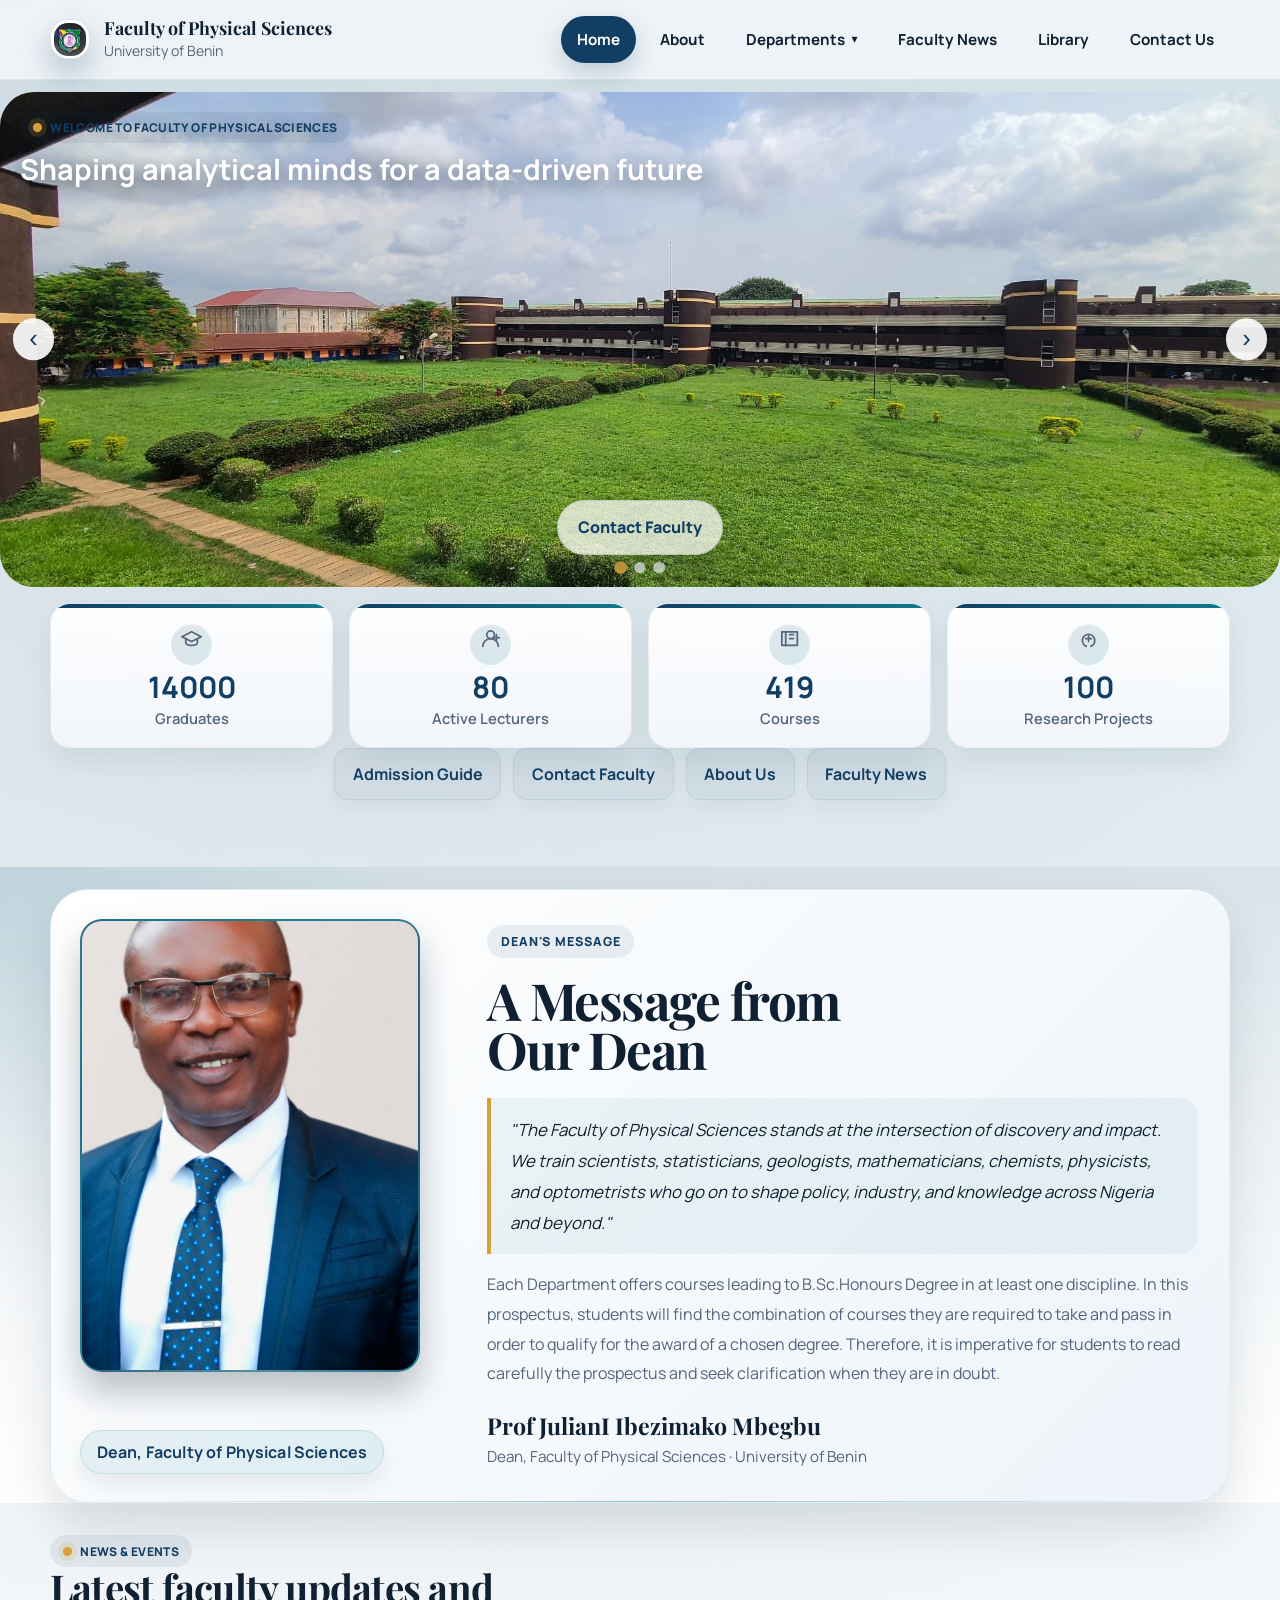
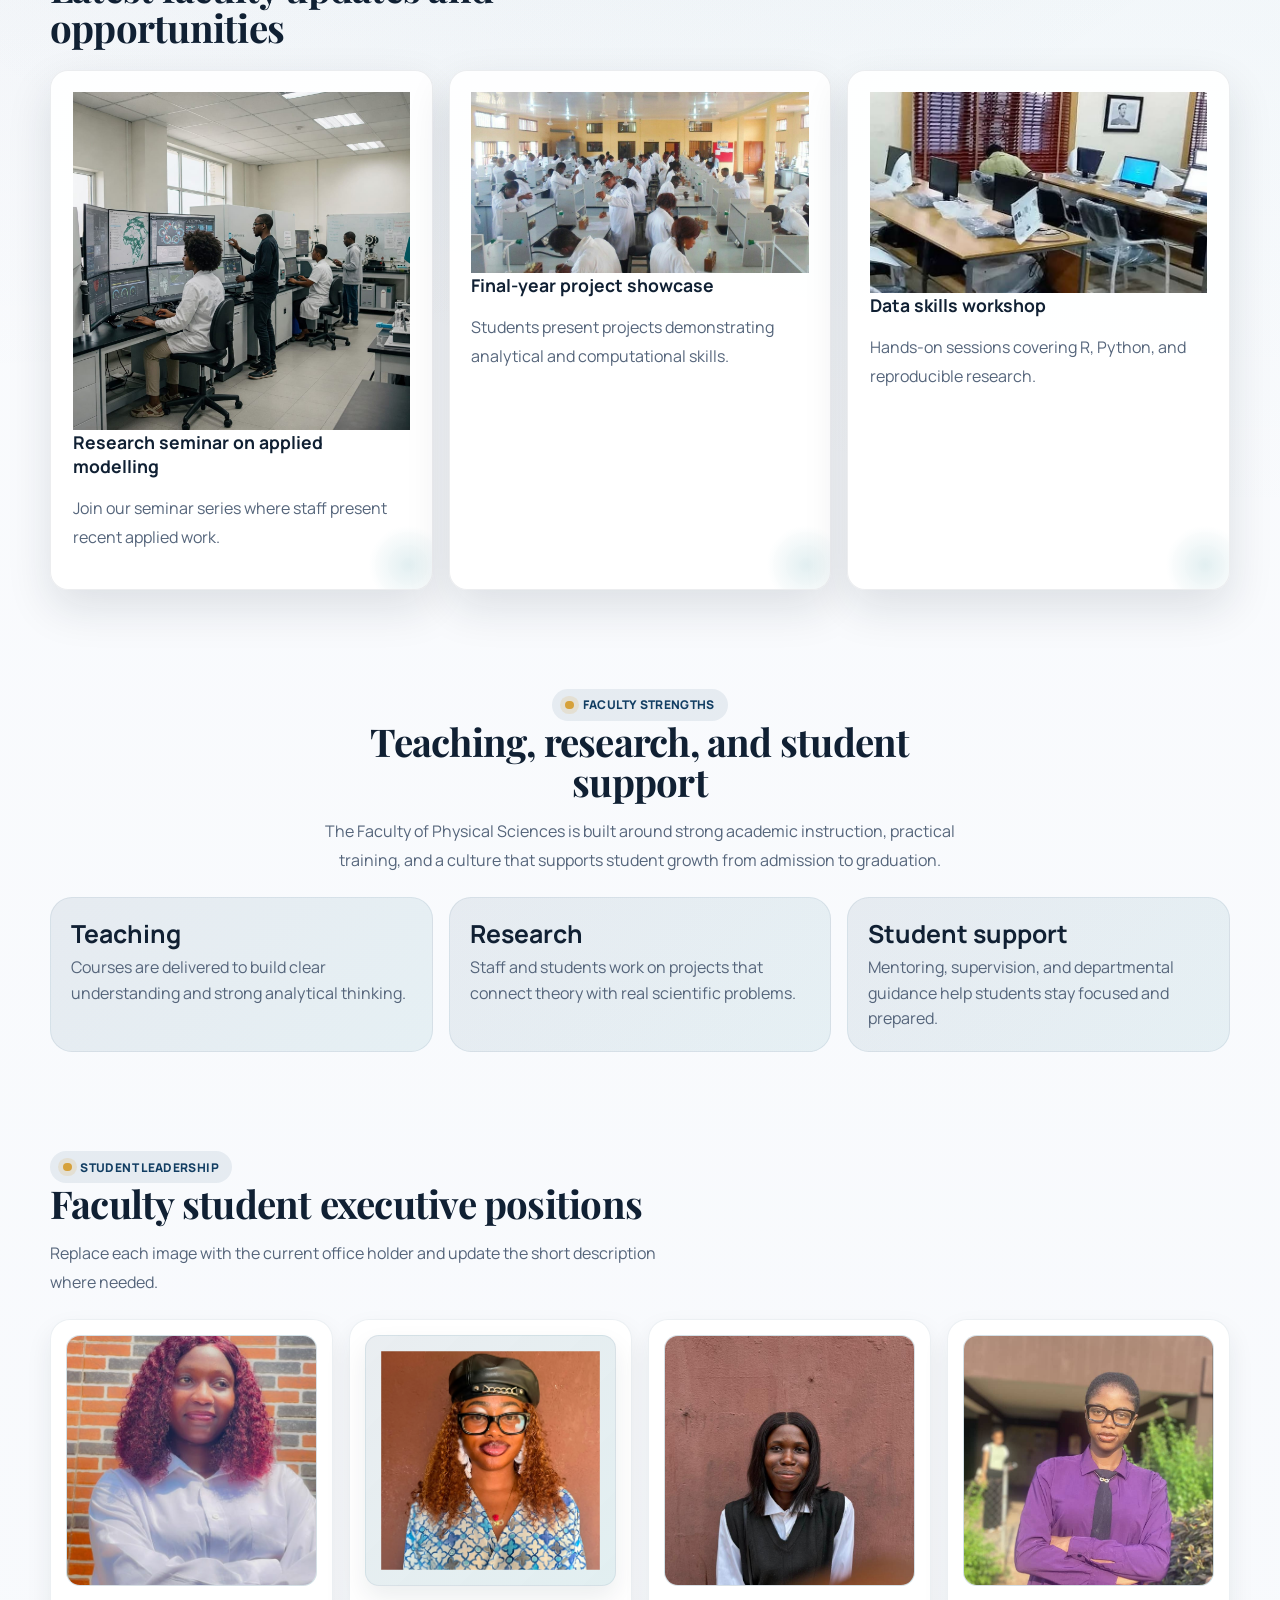
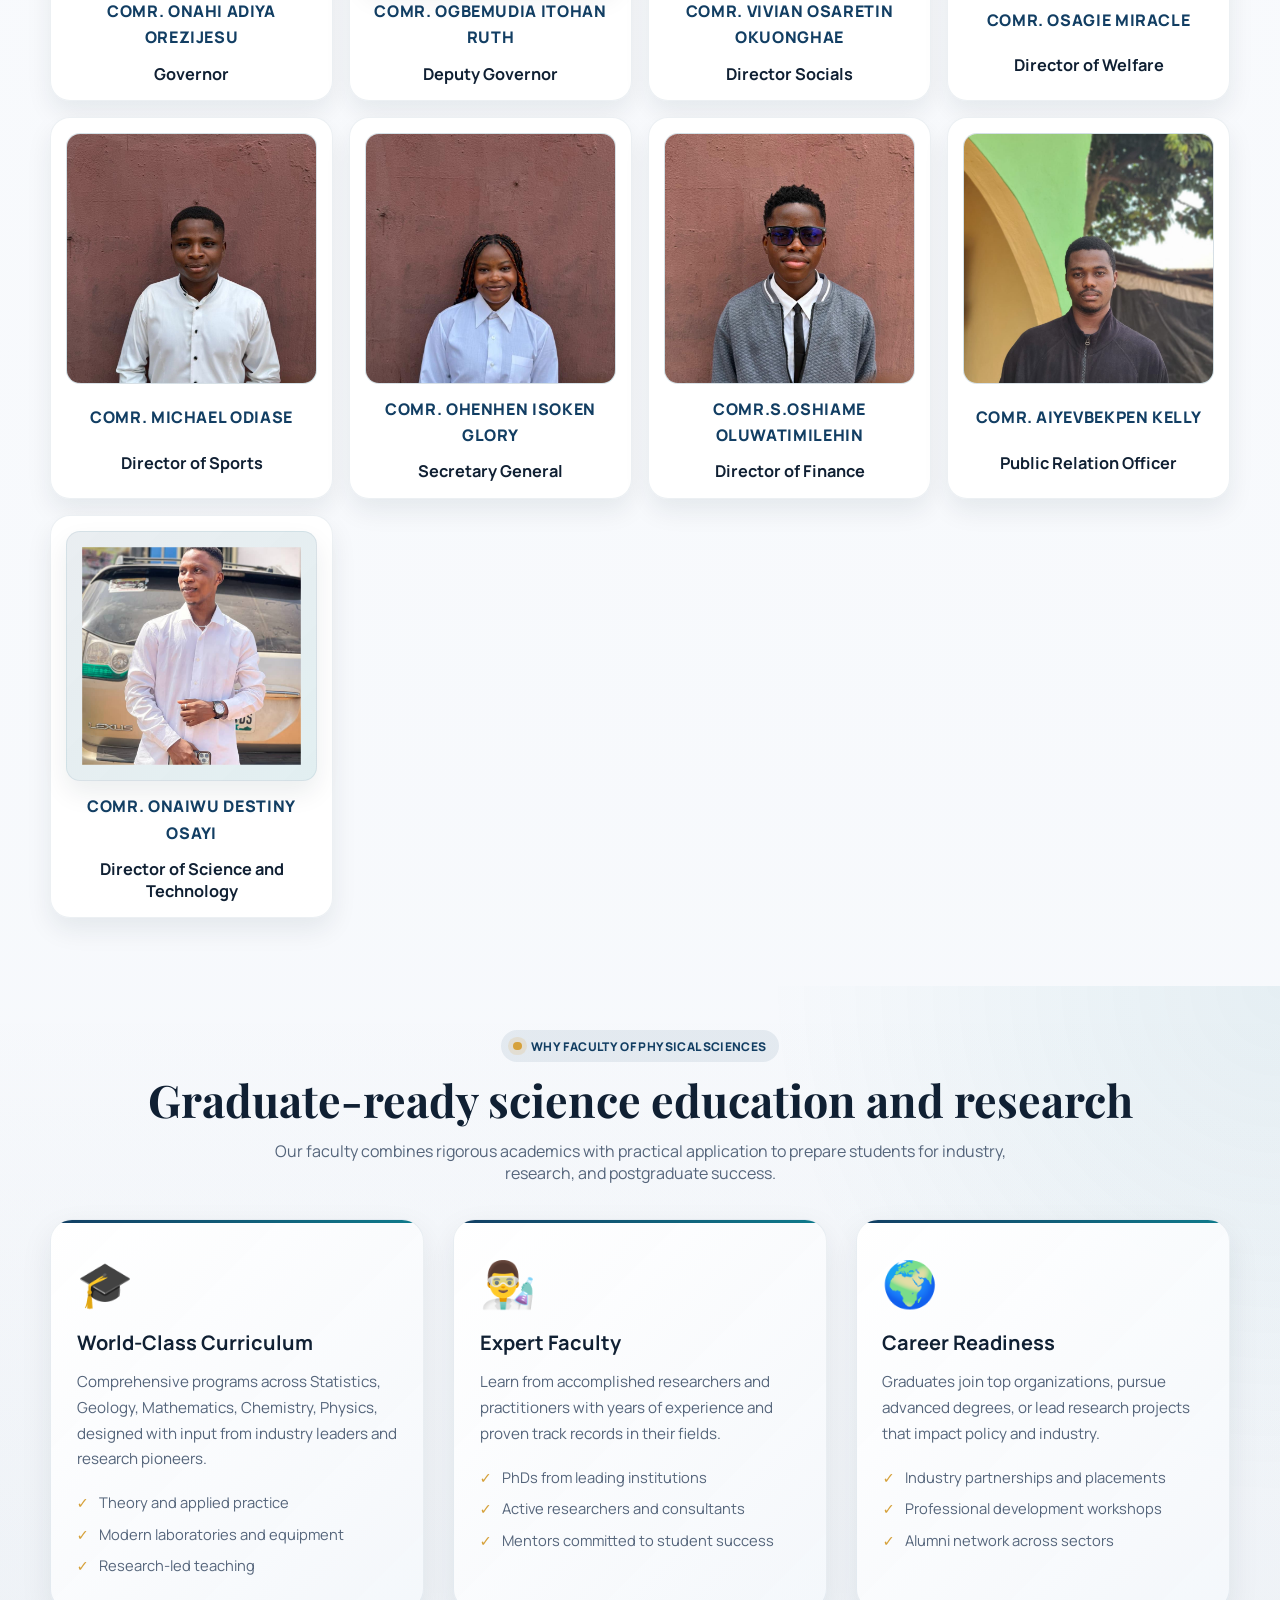
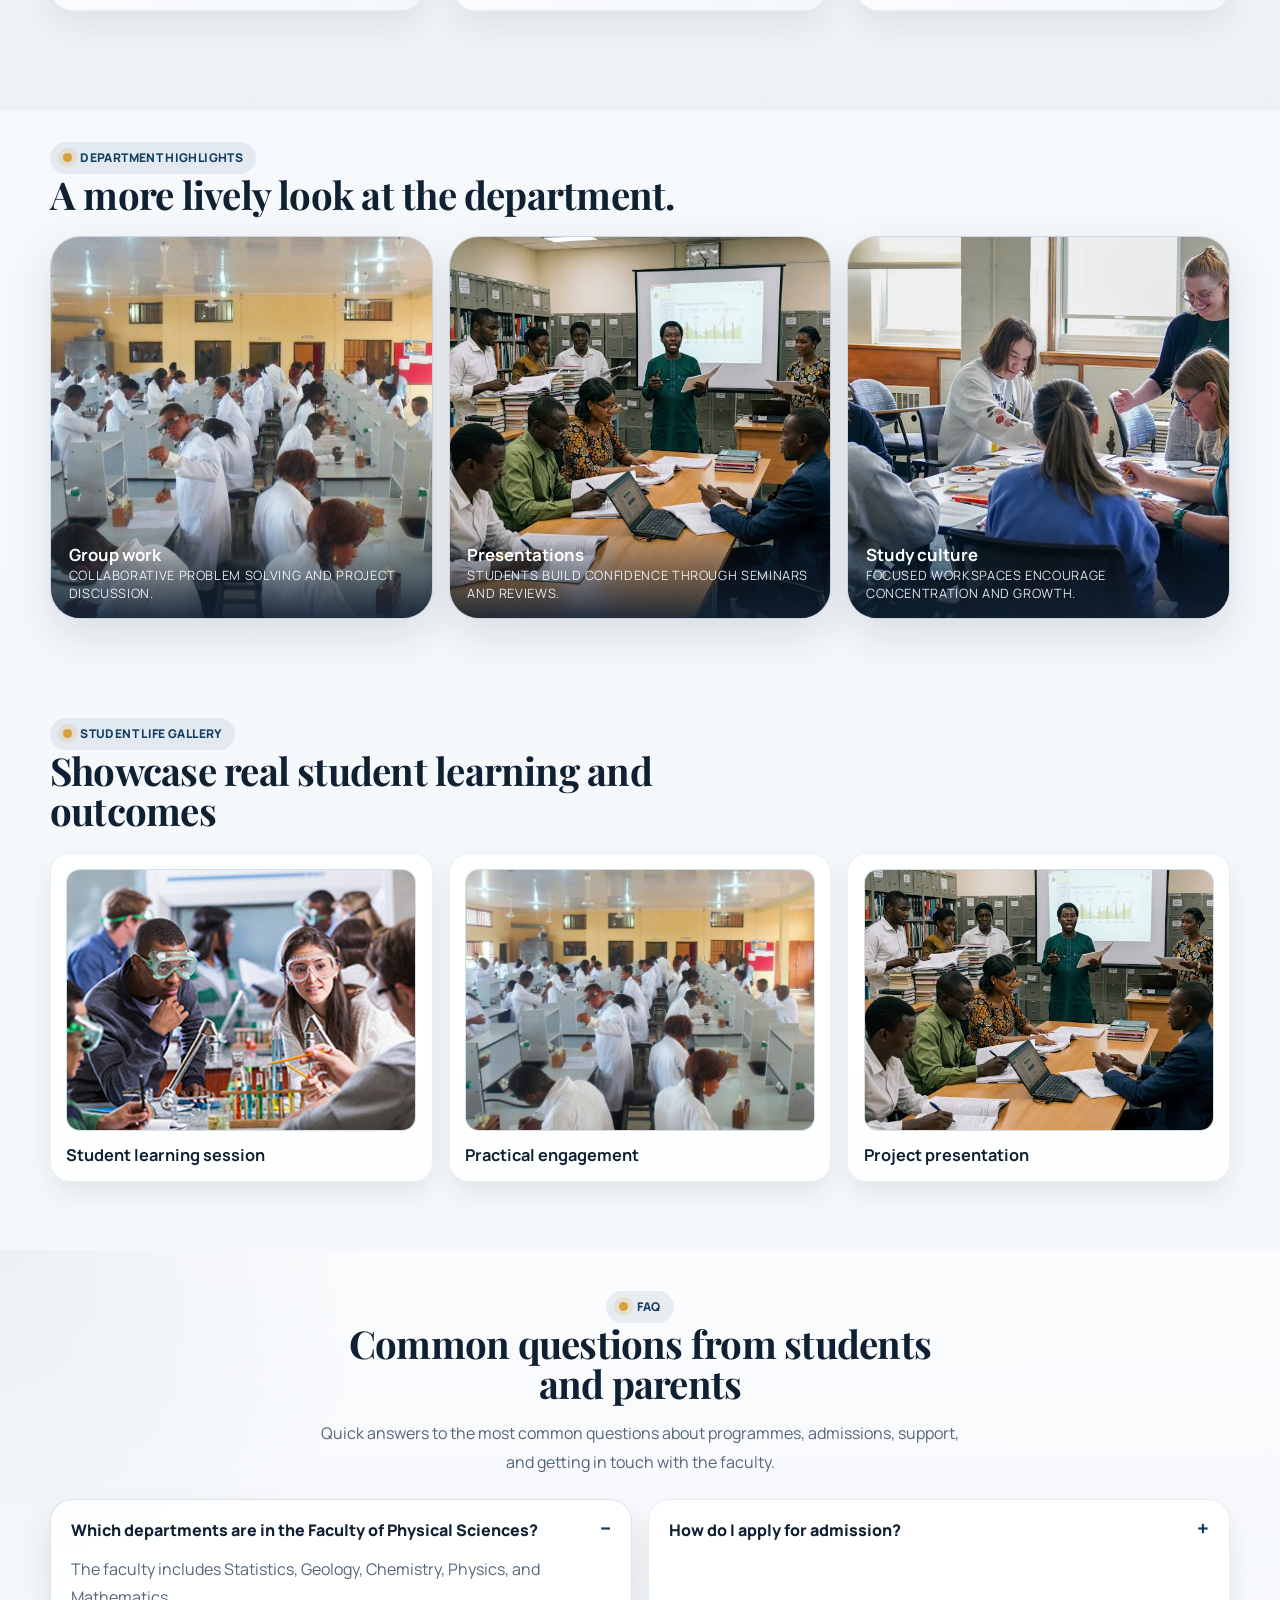
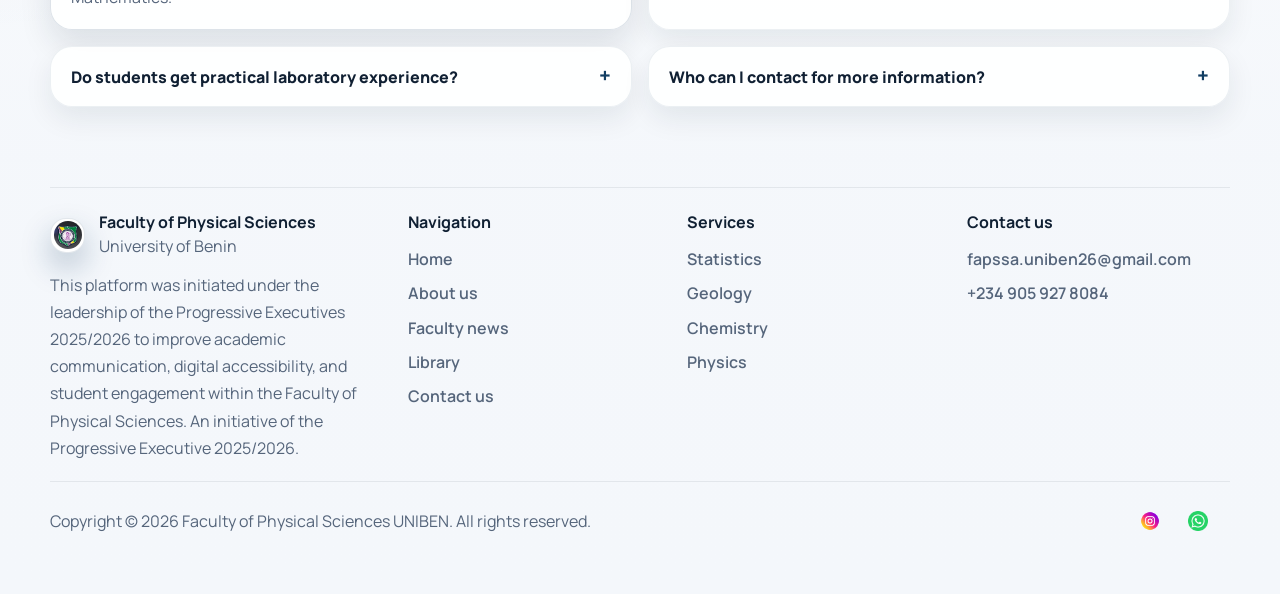
==== commit 64db2894: "added faculty news pages" ====
--- a/school-portal/index.html
+++ b/school-portal/index.html
@@ -51,6 +51,7 @@
               <a href="mathematics.html">Mathematics</a>
             </div>
           </details>
+          <a href="faculty-news.html">Faculty News</a>
           <a href="library.html">Library</a>
           <a href="contact.html">Contact Us</a>
         </nav>
@@ -107,9 +108,9 @@
               <div class="slider-dots" id="heroDots"></div>
             </div>
             <div class="hero-cta-float hero-actions">
-              <a class="btn btn-primary" href="departmental.html"
+              <!-- <a class="btn btn-primary" href="departmental.html"
                 >Explore Departments</a
-              >
+              > -->
               <a class="btn btn-secondary" href="contact.html"
                 >Contact Faculty</a
               >
@@ -196,10 +197,11 @@
         </div>
 
         <div class="container quick-access reveal">
-          <a class="quick-btn" href="departmental.html">Departments</a>
+          <!-- <a class="quick-btn" href="departmental.html">Departments</a> -->
           <a class="quick-btn" href="about.html">Admission Guide</a>
           <a class="quick-btn" href="contact.html">Contact Faculty</a>
-          <a class="quick-btn" href="about.html">Faculty News</a>
+          <a class="quick-btn" href="about.html">About Us</a>
+          <a class="quick-btn" href="faculty-news.html">Faculty News</a>
         </div>
       </section>
 
@@ -330,8 +332,8 @@
             <article class="leader-card">
               <img src="images/governor.jpeg" alt="Faculty student governor" />
               <p class="leader-name">
-                COMR. Obi-Ihemeje <br />
-                OnyekaChukwu Isaac
+                COMR. Onahi Adiya <br />
+                Orezijesu
               </p>
               <h3>Governor</h3>
             </article>
@@ -342,8 +344,8 @@
                 alt="Faculty student deputy governor"
               />
               <p class="leader-name">
-                COMR. Onahi Adiya <br />
-                Orezijesu
+                COMR. Ogbemudia Itohan <br />
+                Ruth
               </p>
               <h3>Deputy Governor</h3>
             </article>
@@ -387,10 +389,10 @@
               <img
                 class="leader-card"
                 src="images/DT.jpeg"
-                alt="Faculty student Director of ICT"
+                alt="Faculty student Director of Science and Technology"
               />
               <p class="leader-name">Comr. ONAIWU DESTINY OSAYI</p>
-              <h3>Director of ICT</h3>
+              <h3>Director of Science and Technology</h3>
             </article>
           </div>
         </div>
@@ -611,7 +613,7 @@
             </div>
           </div>
           <p>
-            This platform was initiated under the leadership of the Progressive Executive to improve academic communication, digital accessibility, and student engagement within the Faculty of Physical Sciences. An initiative of the Progressive Executive.
+            This platform was initiated under the leadership of the Progressive Executives 2025/2026 to improve academic communication, digital accessibility, and student engagement within the Faculty of Physical Sciences. An initiative of the Progressive Executive 2025/2026.
           </p>
         </div>
         <div class="footer-column">
@@ -619,6 +621,7 @@
           <a href="index.html">Home</a>
           <a href="about.html">About us</a>
           <!-- <a href="departmental.html">Department</a> -->
+          <a href="faculty-news.html">Faculty news</a>
           <a class="active" href="library.html">Library</a>
           <a href="contact.html">Contact us</a>
         </div>
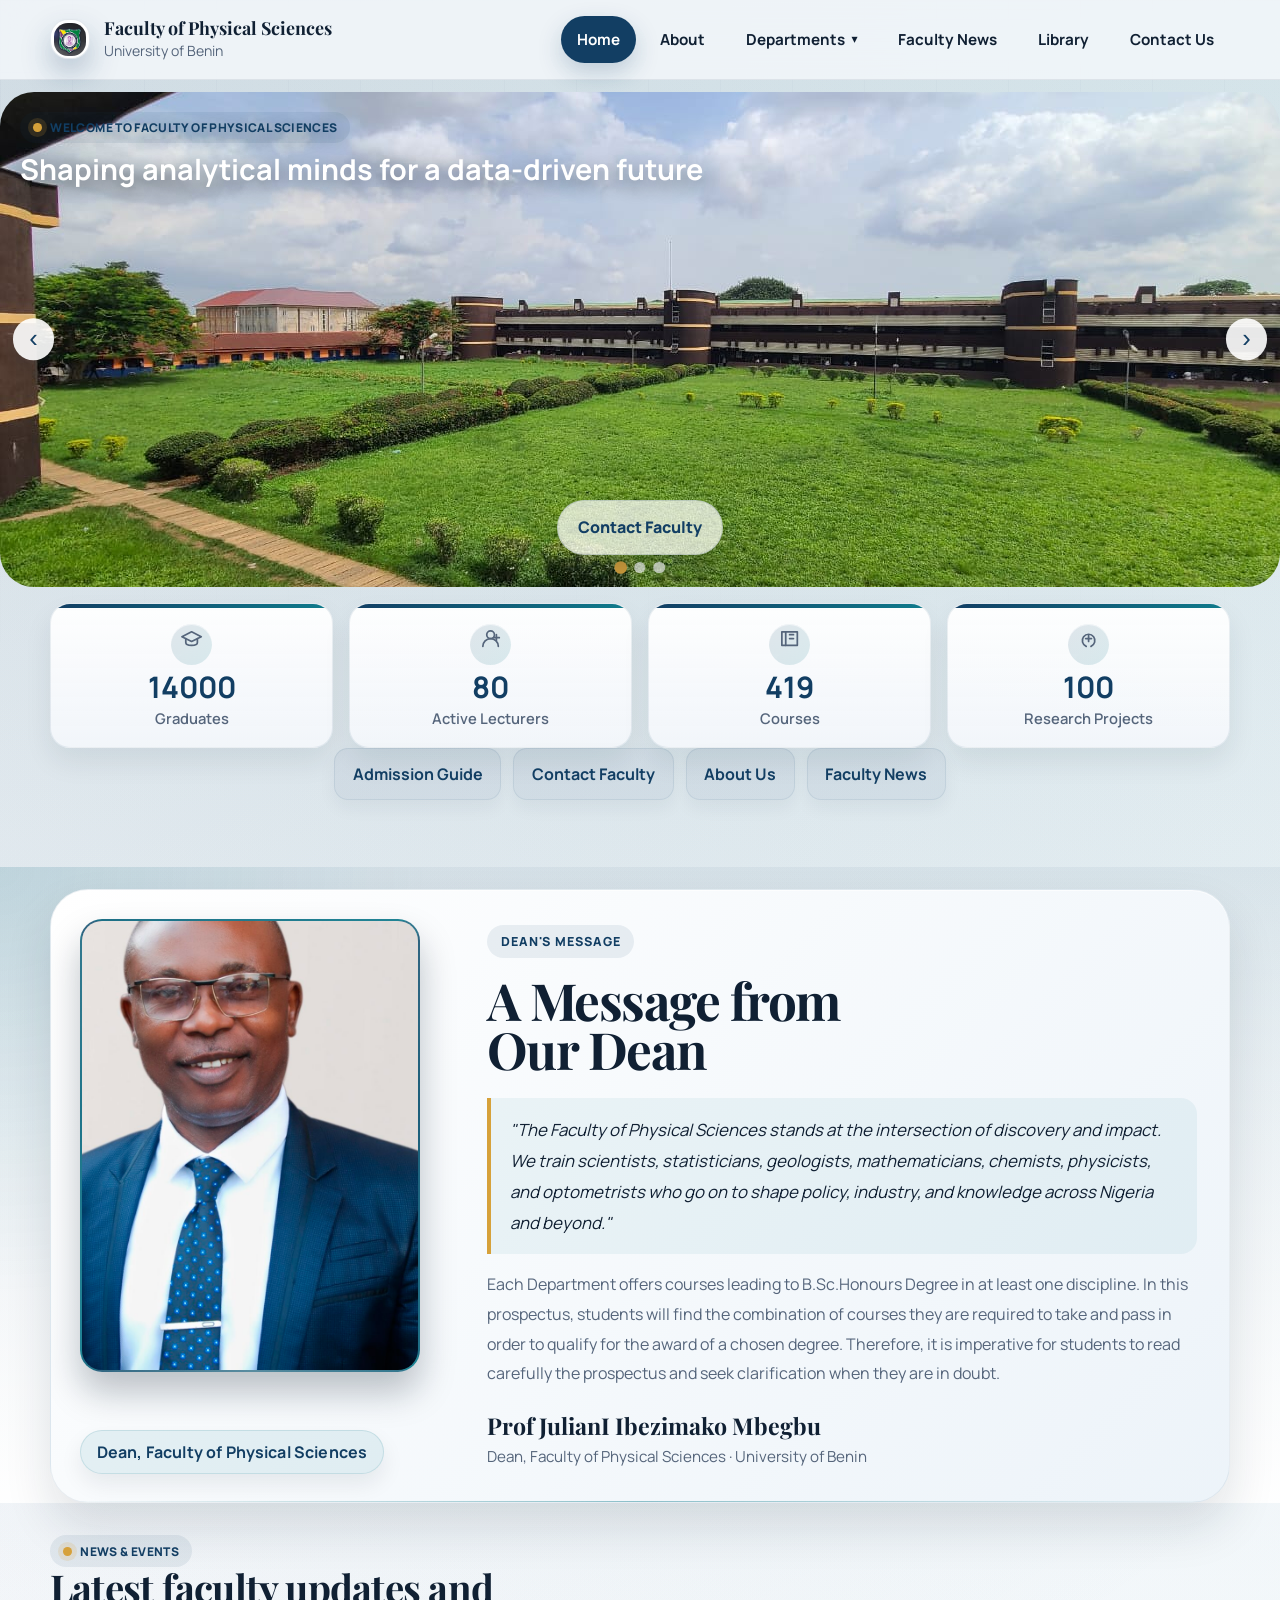
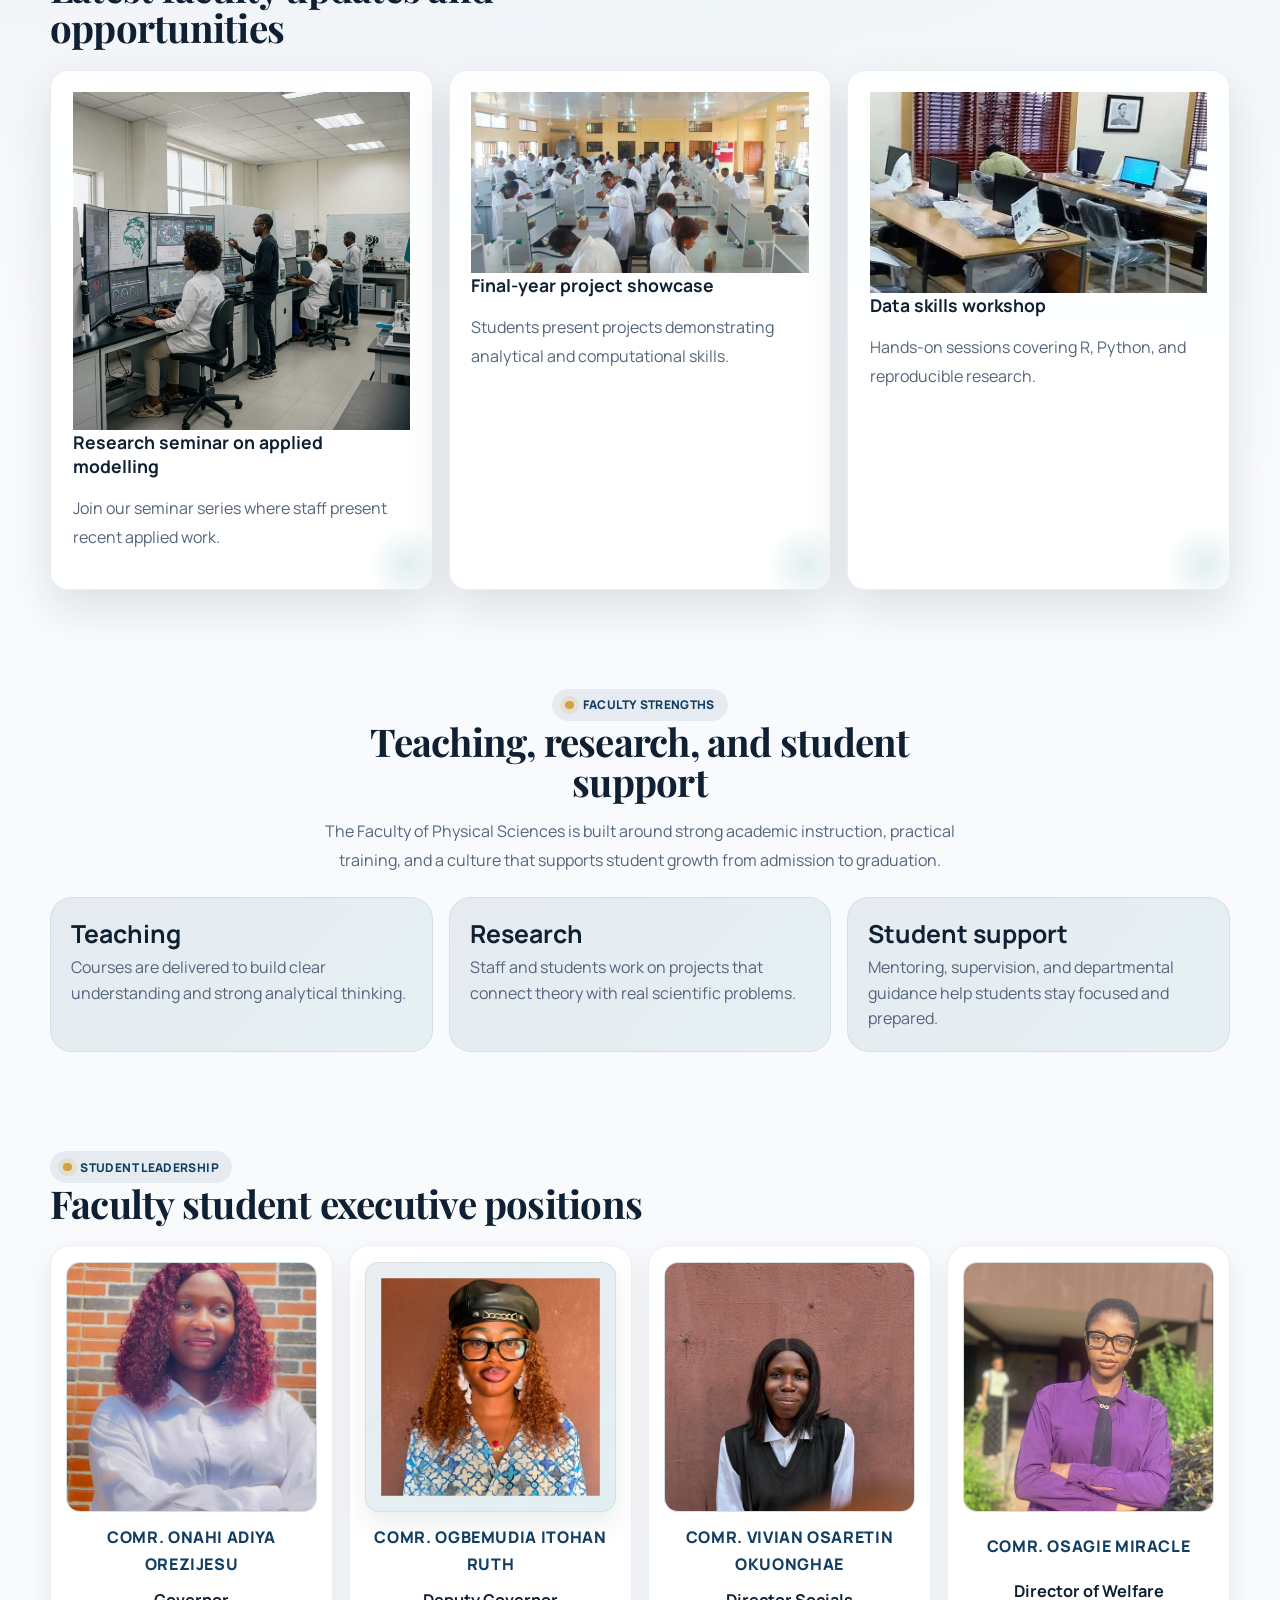
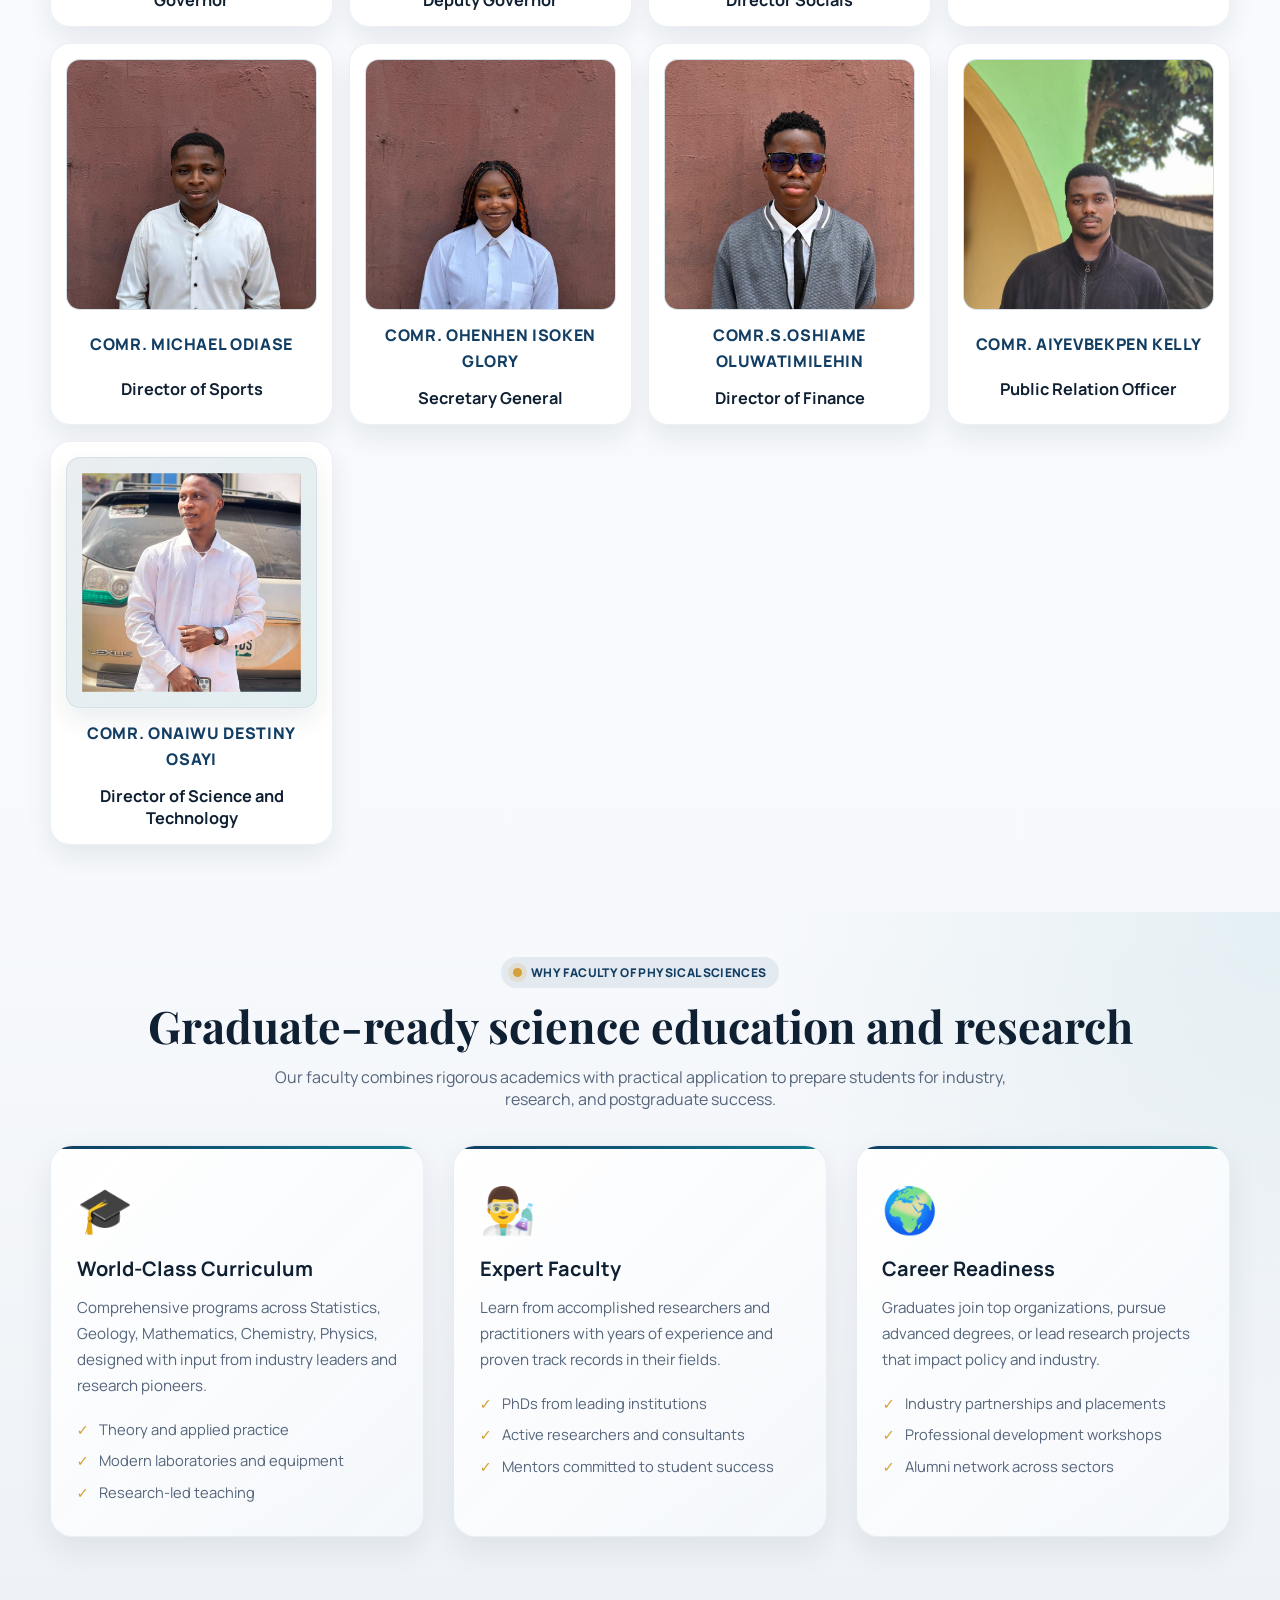
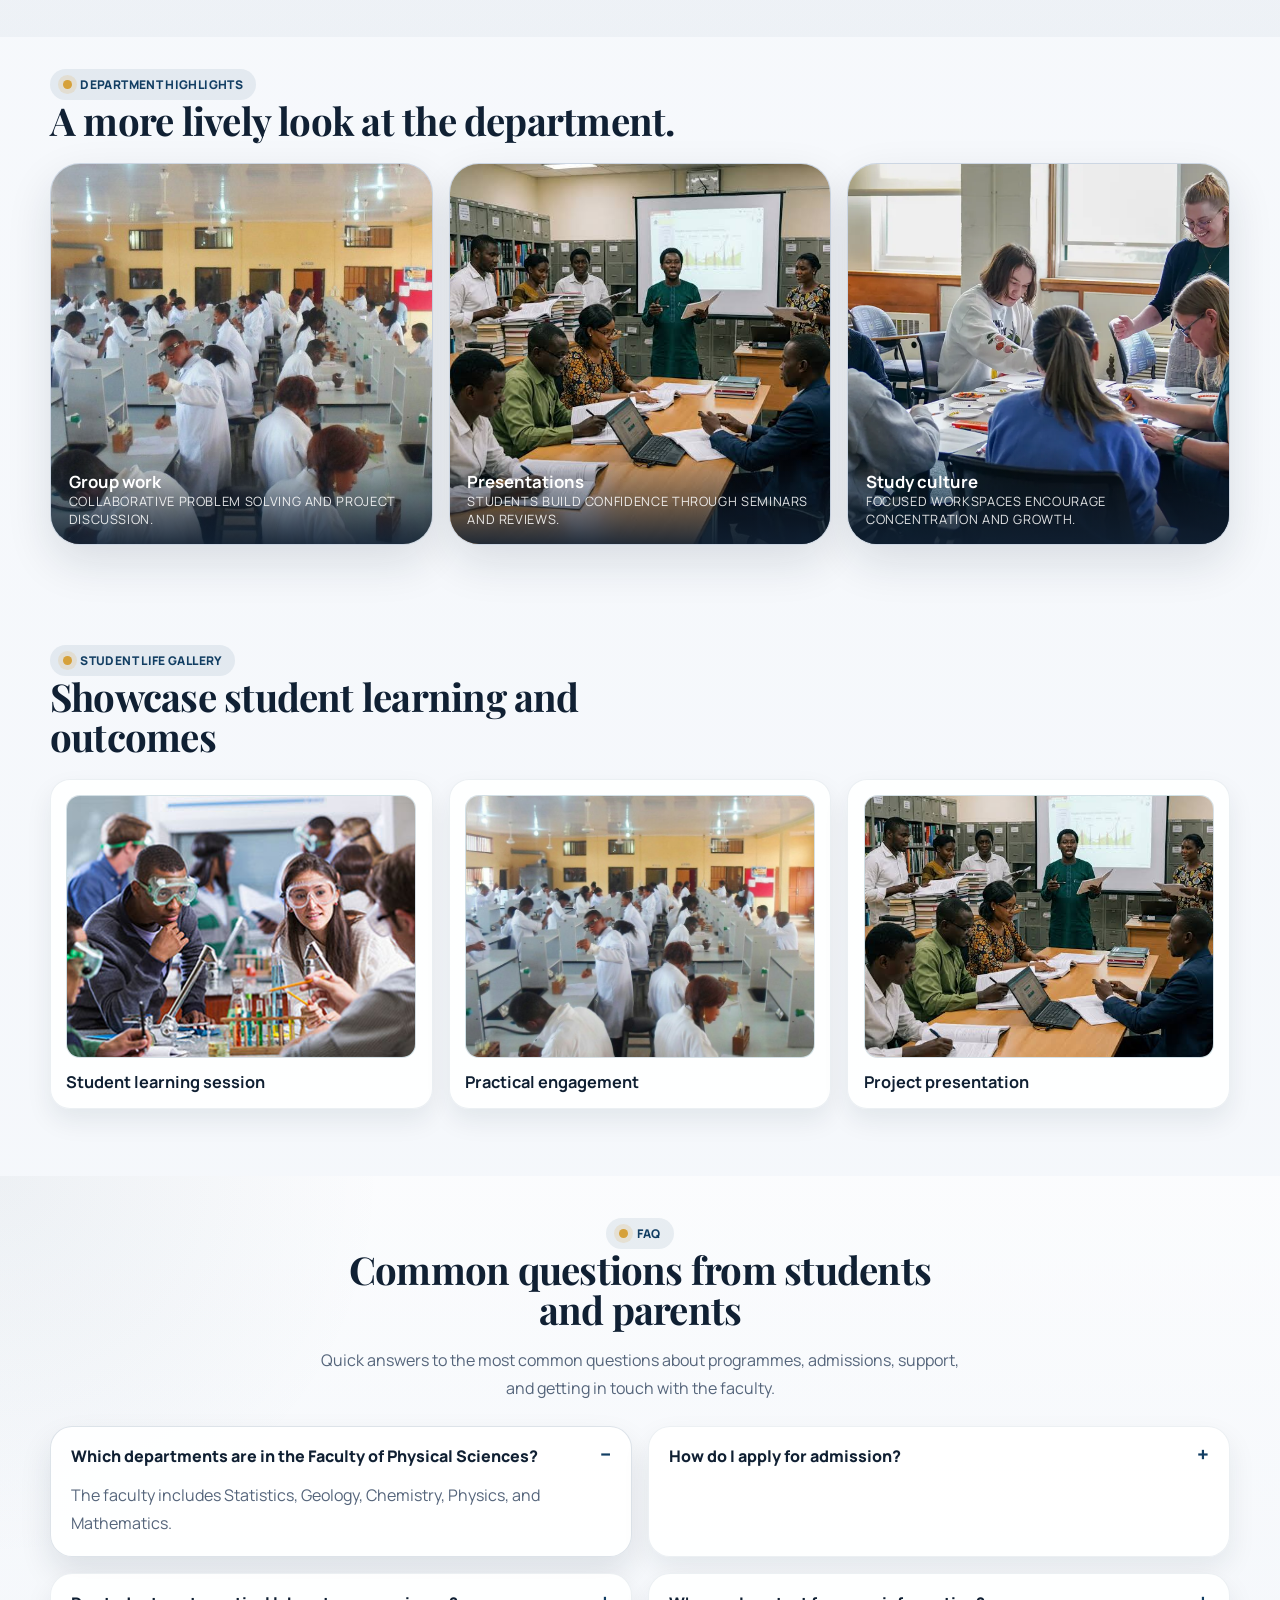
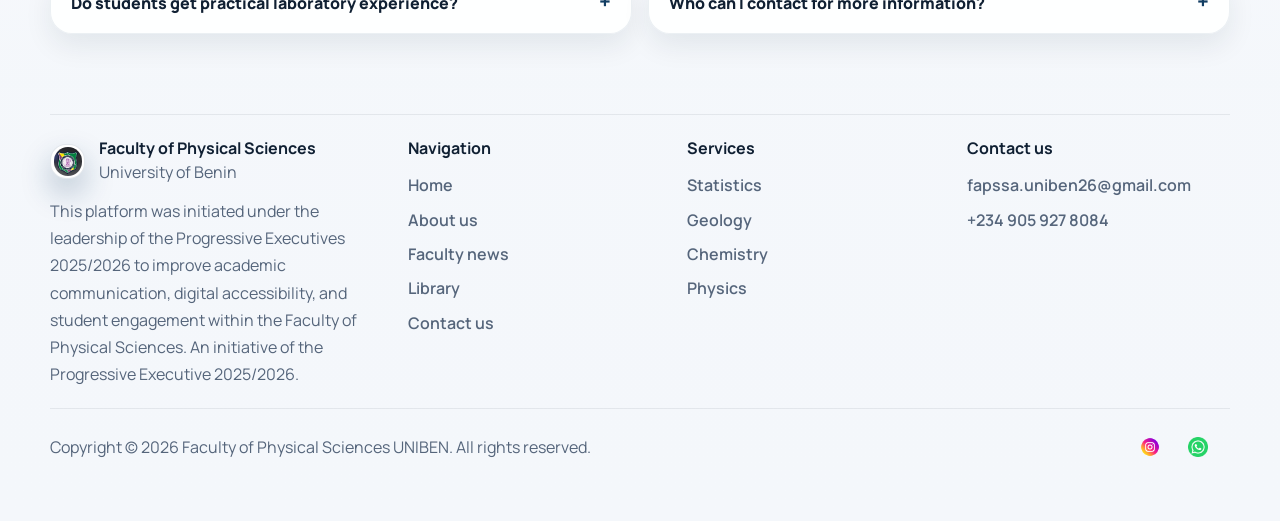
==== commit d4fb2662: "geology HOD name update" ====
--- a/school-portal/index.html
+++ b/school-portal/index.html
@@ -108,9 +108,7 @@
               <div class="slider-dots" id="heroDots"></div>
             </div>
             <div class="hero-cta-float hero-actions">
-              <!-- <a class="btn btn-primary" href="departmental.html"
-                >Explore Departments</a
-              > -->
+              
               <a class="btn btn-secondary" href="contact.html"
                 >Contact Faculty</a
               >
@@ -322,10 +320,7 @@
           <div class="section-intro reveal">
             <span class="eyebrow">Student Leadership</span>
             <h2>Faculty student executive positions</h2>
-            <p>
-              Replace each image with the current office holder and update the
-              short description where needed.
-            </p>
+           
           </div>
 
           <div class="leaders-grid reveal delay-1">
@@ -513,11 +508,7 @@
         <div class="container">
           <div class="section-intro reveal">
             <span class="eyebrow">Student Life Gallery</span>
-            <h2>Showcase real student learning and outcomes</h2>
-            <!-- <p>
-              Replace each image with authentic student photos and edit the
-              short write-up below each card to match real activities.
-            </p> -->
+            <h2>Showcase student learning and outcomes</h2>
           </div>
           <div class="student-photo-grid reveal delay-1">
             <article class="student-photo-card">
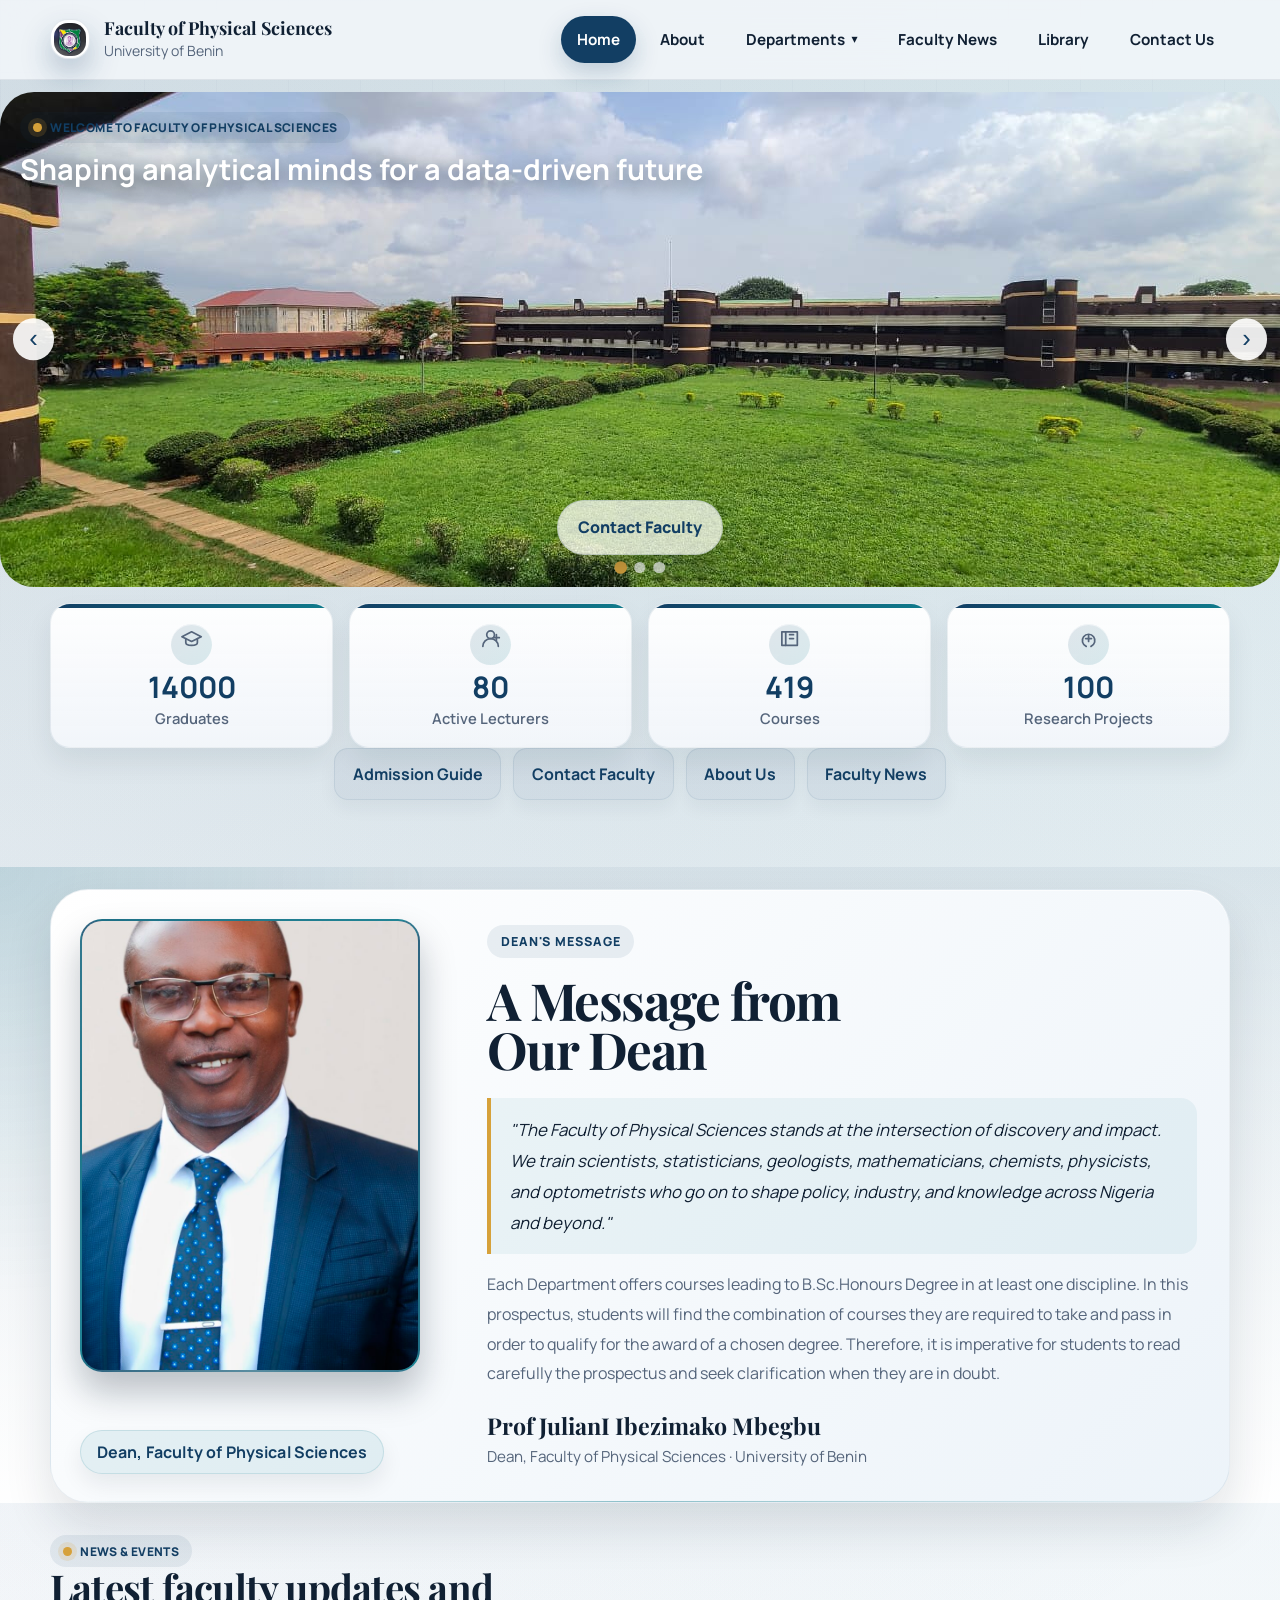
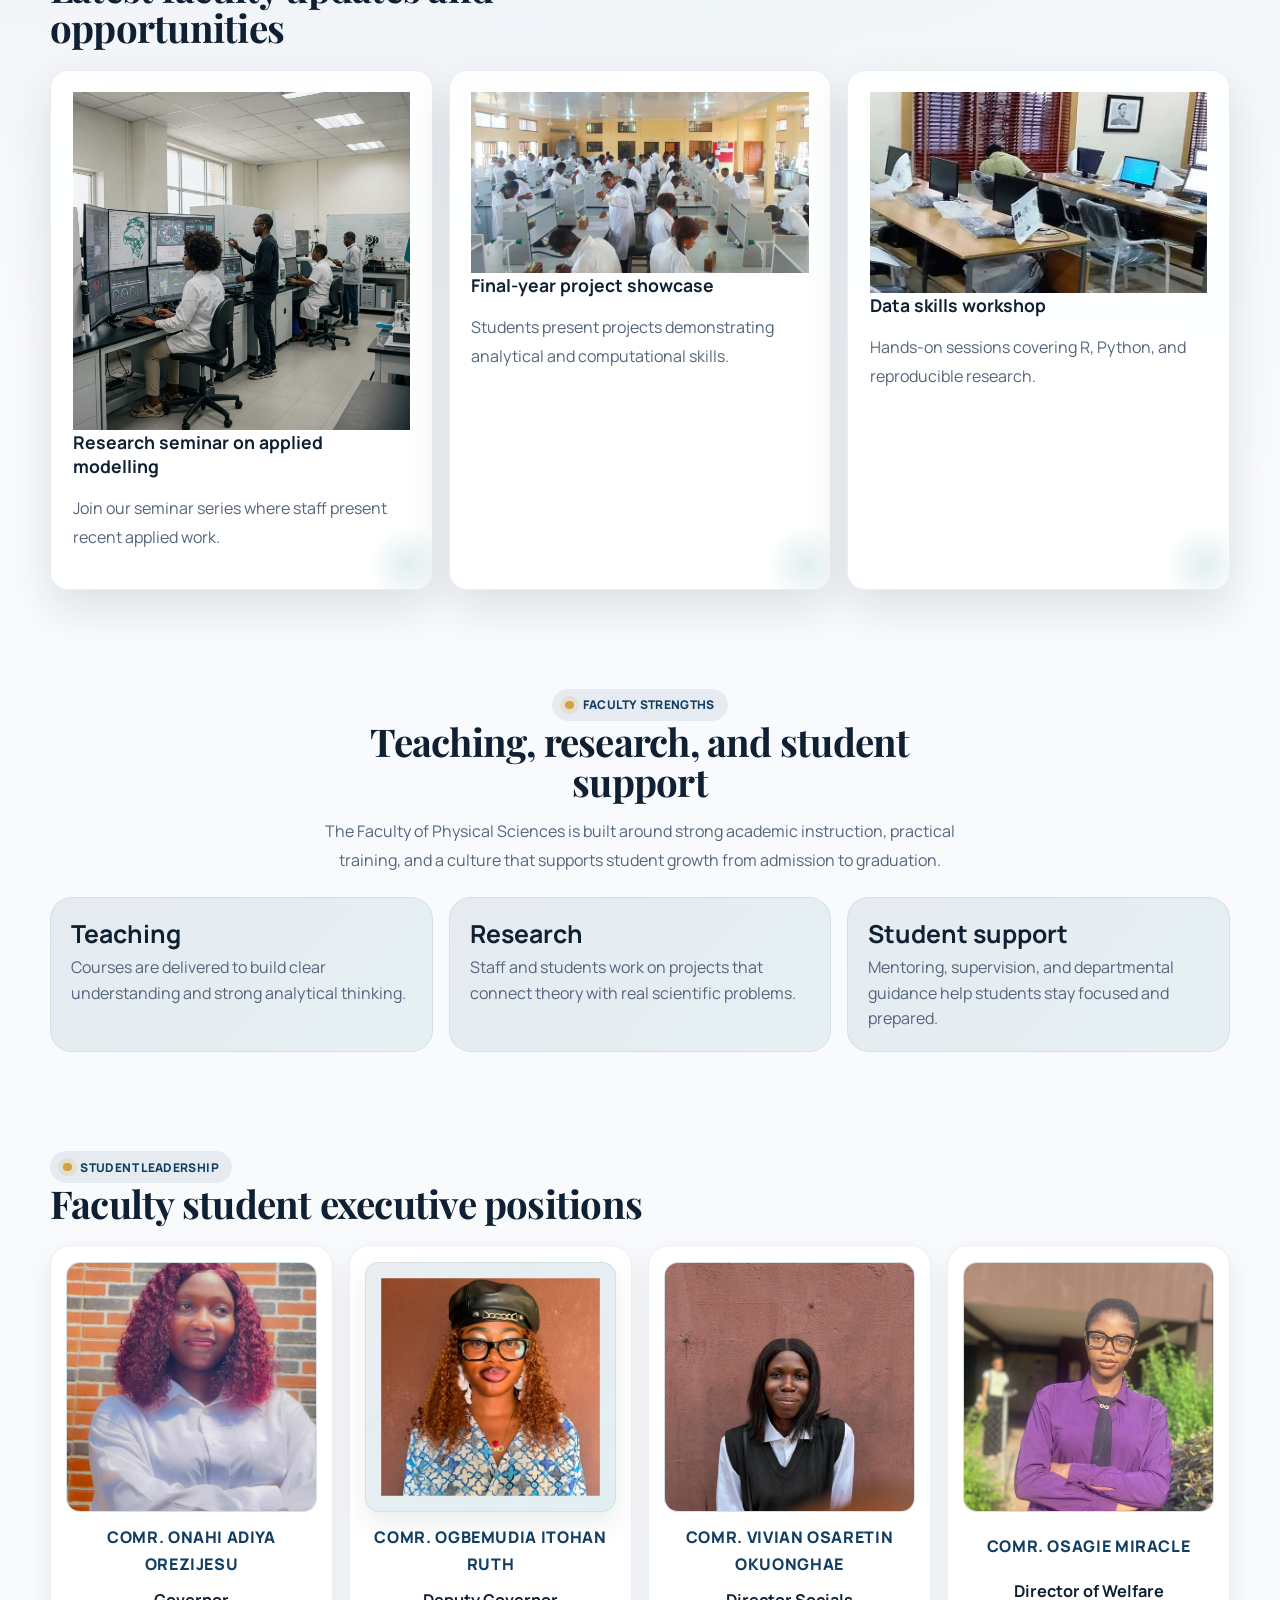
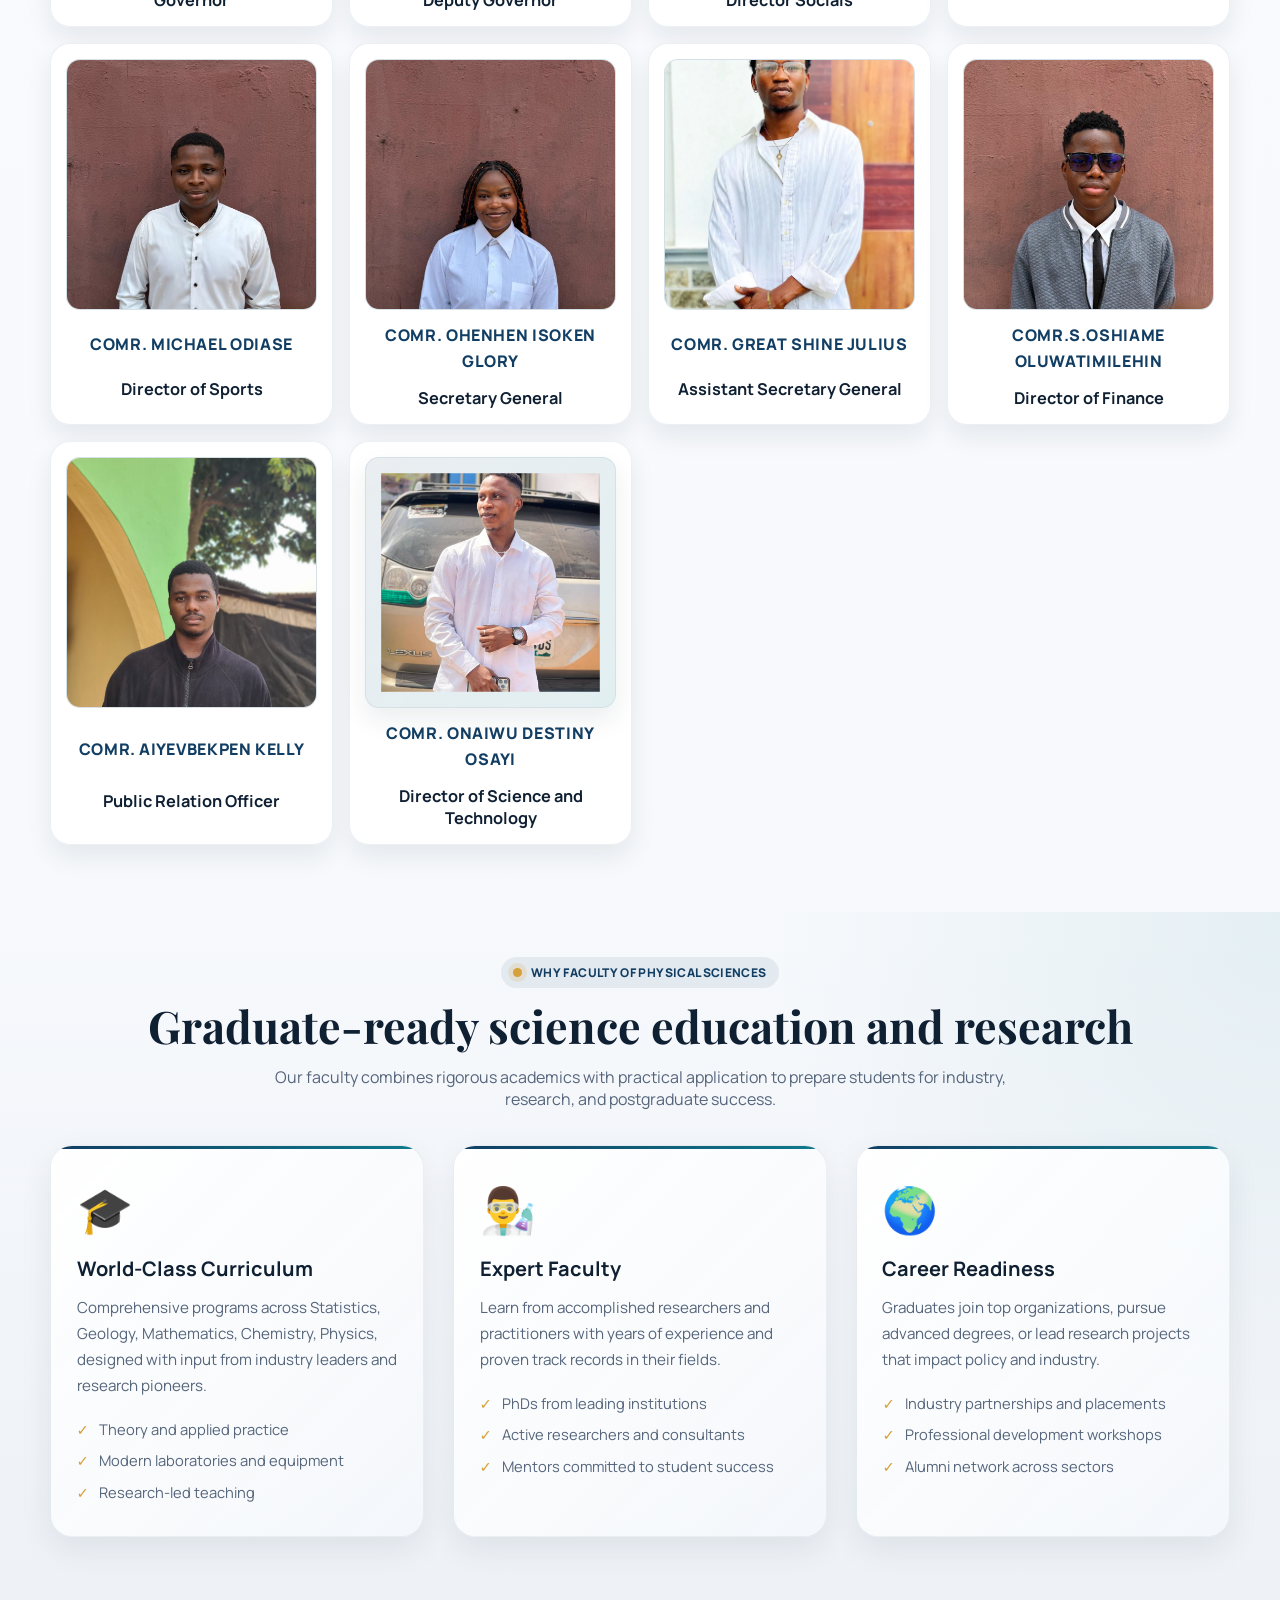
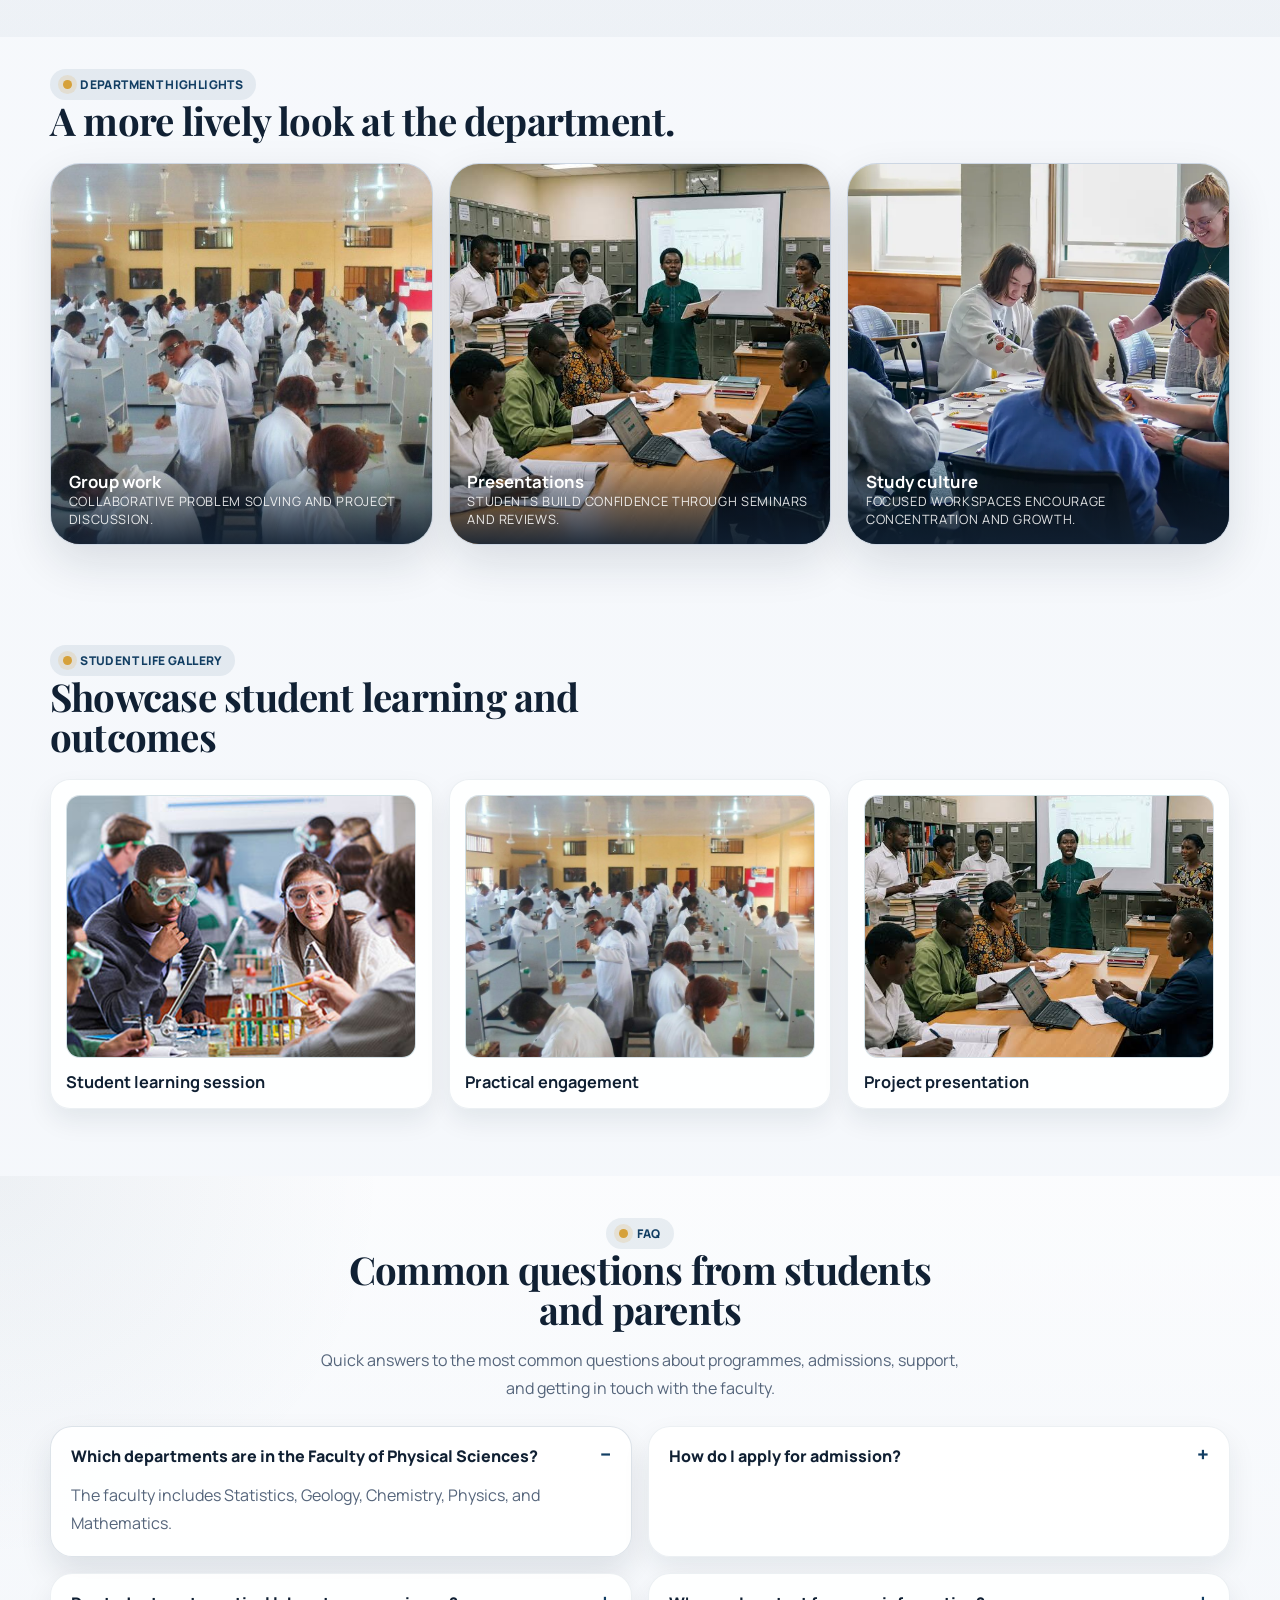
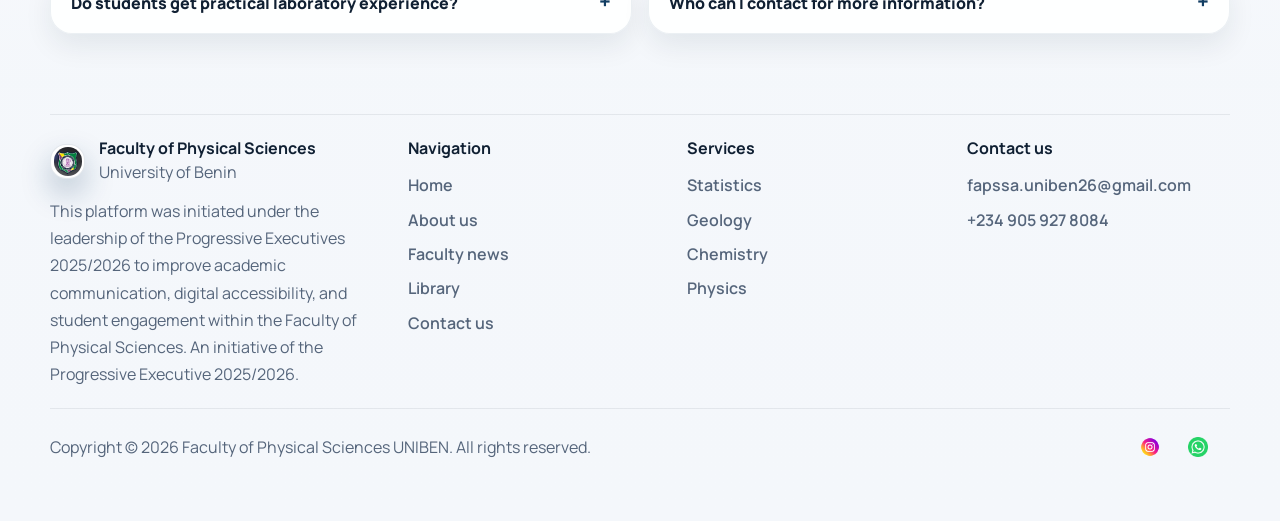
==== commit aeb39a5c: "added assistant sec gen" ====
--- a/school-portal/index.html
+++ b/school-portal/index.html
@@ -368,6 +368,11 @@
               <h3>Secretary General</h3>
             </article>
             <article class="leader-card">
+              <img src="images/AS.jpeg" alt="Faculty student finance" />
+              <p class="leader-name">Comr. GREAT SHINE JULIUS</p>
+              <h3>Assistant Secretary General</h3>
+            </article>
+            <article class="leader-card">
               <img src="images/DS.jpeg" alt="Faculty student socials" />
               <p class="leader-name">Comr.s.oshiame oluwatimilehin</p>
               <h3>Director of Finance</h3>
